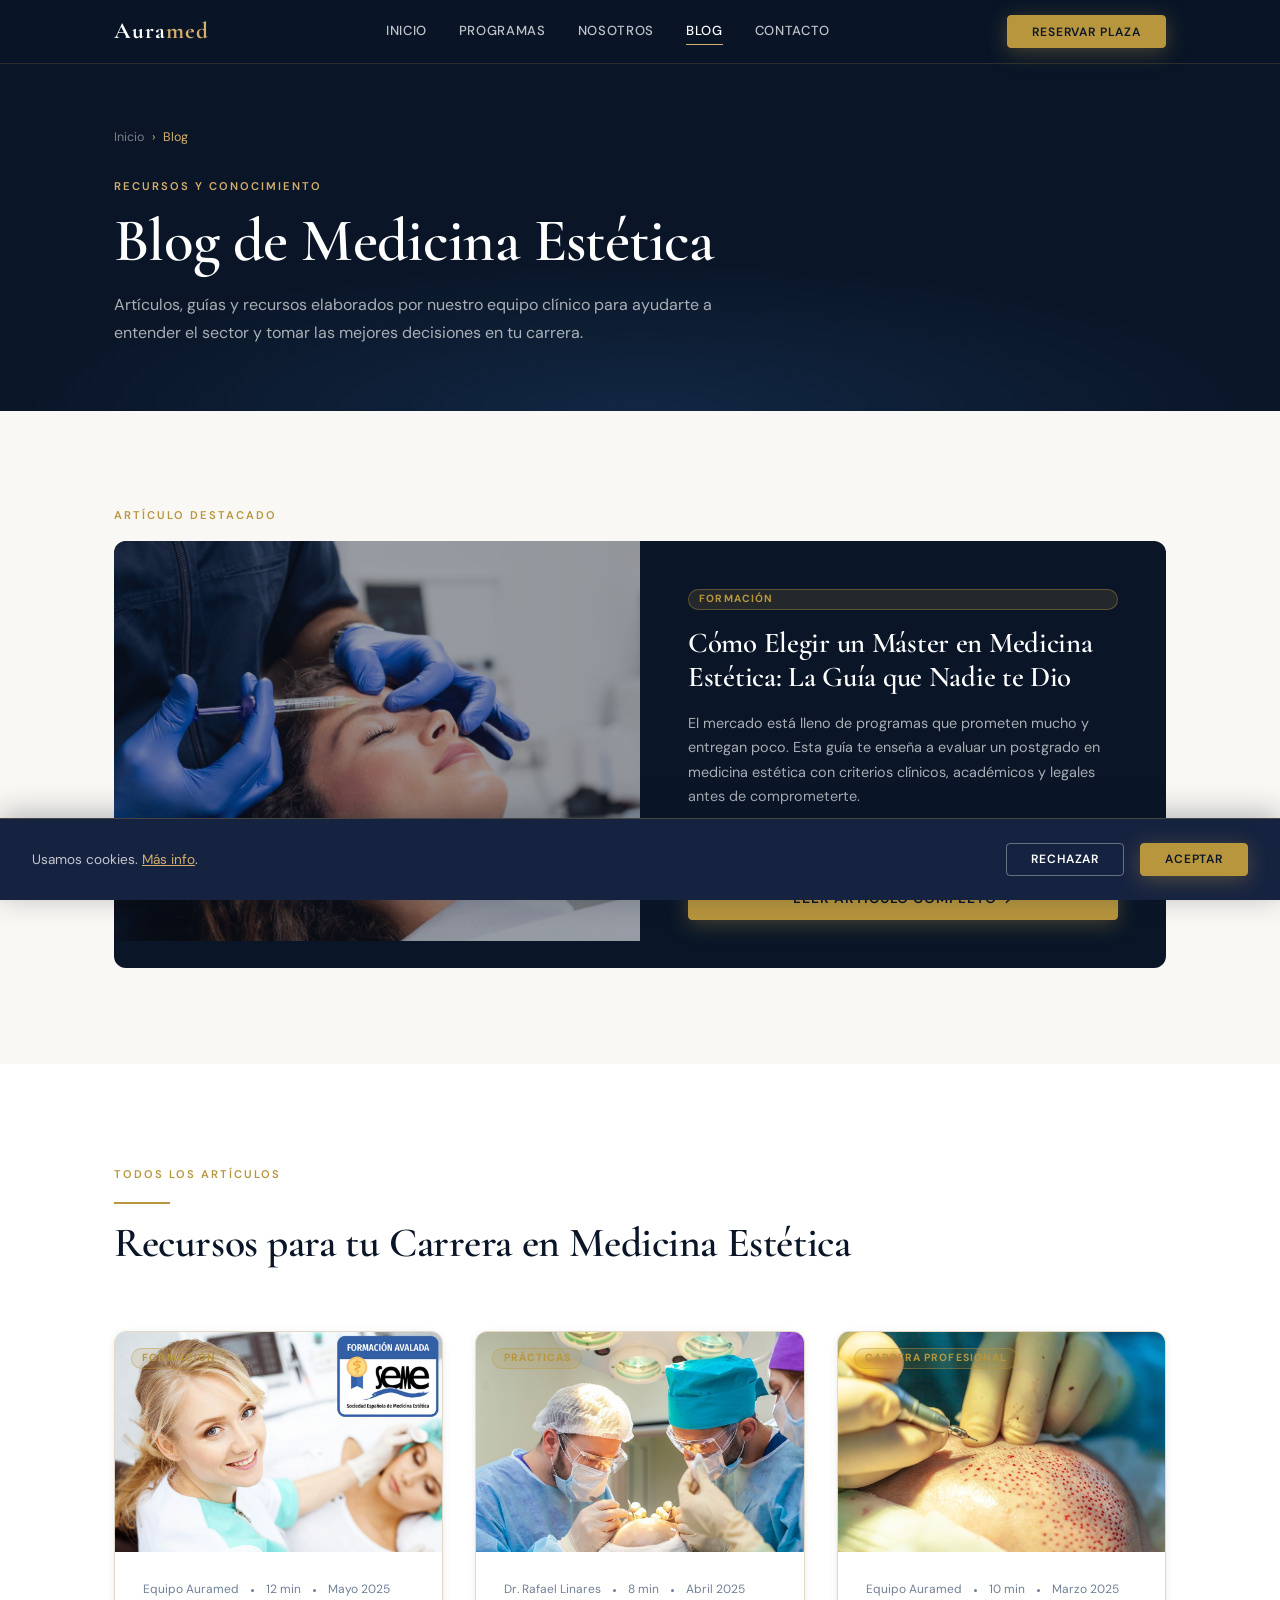
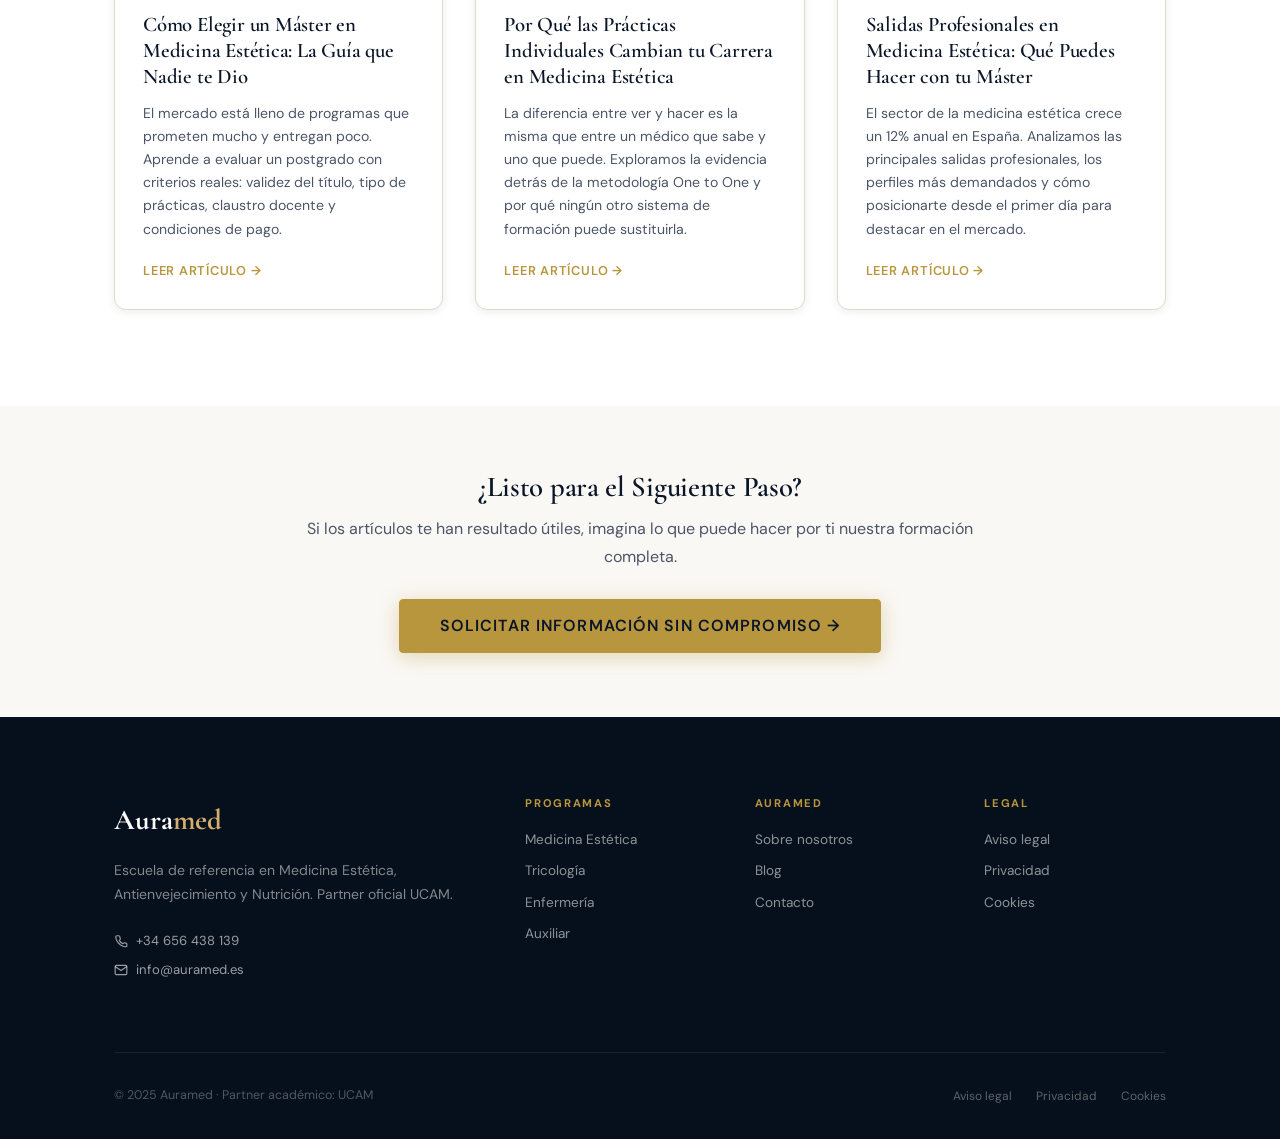
==== blog/index.html @ 64bff766 "creamos proyecto carpetas etc Version 1.0 de la pagina web final, se siguen encontrado fallos en el " ====
<!DOCTYPE html>
<html lang="es">
<head>
  <meta charset="UTF-8">
  <meta name="viewport" content="width=device-width, initial-scale=1.0">
  <meta name="description" content="Blog de Auramed — Recursos, artículos y guías sobre Medicina Estética, Tricología y formación médica especializada.">
  <title>Blog y Recursos | Auramed</title>
  <link rel="stylesheet" href="../css/main.css">
  <style>
    .blog-card { background: var(--white); border: 1px solid var(--border); border-radius: 12px; overflow: hidden; box-shadow: var(--shadow-sm); transition: all 0.25s; display: flex; flex-direction: column; }
    .blog-card:hover { box-shadow: var(--shadow-lg); transform: translateY(-3px); border-color: var(--gold-pale); }
    .blog-card-img { height: 220px; overflow: hidden; position: relative; }
    .blog-card-img img { width: 100%; height: 100%; object-fit: cover; transition: transform 0.5s ease; }
    .blog-card:hover .blog-card-img img { transform: scale(1.05); }
    .blog-card-img .cat-label { position: absolute; top: 16px; left: 16px; }
    .blog-card-body { padding: 28px; flex: 1; display: flex; flex-direction: column; }
    .blog-meta { display: flex; align-items: center; gap: 12px; margin-bottom: 12px; font-size: 0.75rem; color: var(--slate-light); }
    .blog-meta-dot { width: 3px; height: 3px; background: var(--slate-light); border-radius: 50%; }
    .blog-card-title { font-family: 'Cormorant Garamond', serif; font-size: 1.3rem; font-weight: 600; color: var(--navy); margin-bottom: 12px; line-height: 1.25; transition: color 0.2s; }
    .blog-card:hover .blog-card-title { color: var(--gold); }
    .blog-card-excerpt { font-size: 0.88rem; color: var(--slate); line-height: 1.65; flex: 1; margin-bottom: 20px; }
    .blog-card-link { display: inline-flex; align-items: center; gap: 6px; font-size: 0.8rem; font-weight: 600; color: var(--gold); letter-spacing: 0.06em; text-transform: uppercase; transition: gap 0.2s; margin-top: auto; }
    .blog-card:hover .blog-card-link { gap: 10px; }

    .featured-post { background: var(--navy); border-radius: 12px; overflow: hidden; display: grid; grid-template-columns: 1fr 1fr; position: relative; }
    .featured-post-img { height: 400px; overflow: hidden; }
    .featured-post-img img { width: 100%; height: 100%; object-fit: cover; opacity: 0.6; }
    .featured-post-body { padding: 48px; display: flex; flex-direction: column; justify-content: center; }

    @media (max-width: 768px) {
      .featured-post { grid-template-columns: 1fr; }
      .featured-post-img { height: 240px; }
      .featured-post-body { padding: 28px; }
    }
  </style>
</head>
<body>

<!-- NAV -->
<nav id="main-nav" role="navigation" aria-label="Navegación principal">
  <div class="nav-inner">
    <a href="../index.html" class="nav-logo">Aura<span>med</span></a>
    <div class="nav-links">
      <a href="../index.html">Inicio</a>
      <a href="../servicios.html">Programas</a>
      <a href="../nosotros.html">Nosotros</a>
      <a href="index.html" class="active">Blog</a>
      <a href="../contacto.html">Contacto</a>
    </div>
    <a href="../contacto.html" class="btn btn-primary btn-sm nav-cta">Reservar plaza</a>
    <button class="nav-hamburger" id="nav-hamburger" aria-label="Abrir menú" aria-expanded="false">
      <span></span><span></span><span></span>
    </button>
  </div>
</nav>
<div class="nav-mobile" id="nav-mobile">
  <a href="../index.html">Inicio</a>
  <a href="../servicios.html">Programas</a>
  <a href="../nosotros.html">Nosotros</a>
  <a href="index.html">Blog</a>
  <a href="../contacto.html">Contacto</a>
  <a href="../contacto.html" class="btn btn-primary btn-lg">Reservar plaza</a>
</div>

<main id="main-content">

<!-- PAGE HEADER -->
<header class="page-header" aria-labelledby="blog-title">
  <div class="container">
    <nav class="page-breadcrumb" aria-label="Ruta de navegación">
      <a href="../index.html">Inicio</a> <span>›</span> <span>Blog</span>
    </nav>
    <span class="eyebrow" style="color:var(--gold-light);">Recursos y conocimiento</span>
    <h1 id="blog-title" style="margin-top:8px;">Blog de Medicina Estética</h1>
    <p>Artículos, guías y recursos elaborados por nuestro equipo clínico para ayudarte a entender el sector y tomar las mejores decisiones en tu carrera.</p>
  </div>
</header>

<!-- ═══ ARTÍCULO DESTACADO ═══ -->
<section style="background:var(--ivory);" aria-labelledby="featured-heading">
  <div class="container">
    <span class="eyebrow" style="display:block; margin-bottom:16px;">Artículo destacado</span>
    <article class="featured-post reveal" aria-labelledby="post-featured-title">
      <div class="featured-post-img">
        <img src="../assets/img/AdobeStock_222371752-scaled.jpeg" alt="Medicina Estética profesional" loading="lazy">
      </div>
      <div class="featured-post-body">
        <span class="badge badge-gold" style="margin-bottom:16px;">Formación</span>
        <h2 id="post-featured-title" style="color:var(--white); font-size:1.8rem; margin-bottom:16px; line-height:1.2;">Cómo Elegir un Máster en Medicina Estética: La Guía que Nadie te Dio</h2>
        <p style="color:rgba(255,255,255,0.65); font-size:0.9rem; line-height:1.7; margin-bottom:24px;">El mercado está lleno de programas que prometen mucho y entregan poco. Esta guía te enseña a evaluar un postgrado en medicina estética con criterios clínicos, académicos y legales antes de comprometerte.</p>
        <div class="blog-meta" style="color:rgba(255,255,255,0.4); margin-bottom:24px;">
          <span>Equipo Auramed</span>
          <span class="blog-meta-dot"></span>
          <span>12 min de lectura</span>
          <span class="blog-meta-dot"></span>
          <span>Mayo 2025</span>
        </div>
        <a href="post-1.html" class="btn btn-primary">Leer artículo completo →</a>
      </div>
    </article>
  </div>
</section>

<!-- ═══ LISTADO DE ARTÍCULOS ═══ -->
<section style="background:var(--white);" aria-labelledby="articulos-heading">
  <div class="container">
    <div class="section-header reveal">
      <span class="eyebrow">Todos los artículos</span>
      <div class="divider-gold"></div>
      <h2 id="articulos-heading">Recursos para tu Carrera en Medicina Estética</h2>
    </div>
    <div class="grid-3">

      <article class="blog-card reveal" aria-labelledby="post1-title">
        <div class="blog-card-img">
          <img src="../assets/img/master_internacional_en_medicina_estetica_seme.jpeg" alt="Elegir máster medicina estética" loading="lazy">
          <span class="badge badge-gold cat-label">Formación</span>
        </div>
        <div class="blog-card-body">
          <div class="blog-meta">
            <span>Equipo Auramed</span>
            <span class="blog-meta-dot"></span>
            <span>12 min</span>
            <span class="blog-meta-dot"></span>
            <time datetime="2025-05-01">Mayo 2025</time>
          </div>
          <h3 id="post1-title" class="blog-card-title">Cómo Elegir un Máster en Medicina Estética: La Guía que Nadie te Dio</h3>
          <p class="blog-card-excerpt">El mercado está lleno de programas que prometen mucho y entregan poco. Aprende a evaluar un postgrado con criterios reales: validez del título, tipo de prácticas, claustro docente y condiciones de pago.</p>
          <a href="post-1.html" class="blog-card-link">Leer artículo →</a>
        </div>
      </article>

      <article class="blog-card reveal" aria-labelledby="post2-title">
        <div class="blog-card-img">
          <img src="../assets/img/titulos_posgrado_universitario_medicina.jpeg" alt="Prácticas médicas One to One" loading="lazy">
          <span class="badge badge-gold cat-label">Prácticas</span>
        </div>
        <div class="blog-card-body">
          <div class="blog-meta">
            <span>Dr. Rafael Linares</span>
            <span class="blog-meta-dot"></span>
            <span>8 min</span>
            <span class="blog-meta-dot"></span>
            <time datetime="2025-04-15">Abril 2025</time>
          </div>
          <h3 id="post2-title" class="blog-card-title">Por Qué las Prácticas Individuales Cambian tu Carrera en Medicina Estética</h3>
          <p class="blog-card-excerpt">La diferencia entre ver y hacer es la misma que entre un médico que sabe y uno que puede. Exploramos la evidencia detrás de la metodología One to One y por qué ningún otro sistema de formación puede sustituirla.</p>
          <a href="post-2.html" class="blog-card-link">Leer artículo →</a>
        </div>
      </article>

      <article class="blog-card reveal" aria-labelledby="post3-title">
        <div class="blog-card-img">
          <img src="../assets/img/titulos_posgrado_universitario_enfermeria.jpeg" alt="Salidas profesionales medicina estética" loading="lazy">
          <span class="badge badge-gold cat-label">Carrera profesional</span>
        </div>
        <div class="blog-card-body">
          <div class="blog-meta">
            <span>Equipo Auramed</span>
            <span class="blog-meta-dot"></span>
            <span>10 min</span>
            <span class="blog-meta-dot"></span>
            <time datetime="2025-03-20">Marzo 2025</time>
          </div>
          <h3 id="post3-title" class="blog-card-title">Salidas Profesionales en Medicina Estética: Qué Puedes Hacer con tu Máster</h3>
          <p class="blog-card-excerpt">El sector de la medicina estética crece un 12% anual en España. Analizamos las principales salidas profesionales, los perfiles más demandados y cómo posicionarte desde el primer día para destacar en el mercado.</p>
          <a href="post-3.html" class="blog-card-link">Leer artículo →</a>
        </div>
      </article>

    </div>
  </div>
</section>

<!-- CTA -->
<section style="background:var(--ivory); text-align:center;" class="section-sm">
  <div class="container-sm reveal">
    <h2 style="margin-bottom:12px; font-size:1.8rem;">¿Listo para el Siguiente Paso?</h2>
    <p style="margin-bottom:28px;">Si los artículos te han resultado útiles, imagina lo que puede hacer por ti nuestra formación completa.</p>
    <a href="../contacto.html" class="btn btn-primary btn-lg">Solicitar información sin compromiso →</a>
  </div>
</section>

</main>

<!-- FOOTER -->
<footer class="site-footer" role="contentinfo">
  <div class="container">
    <div class="footer-grid">
      <div>
        <div class="footer-logo">Aura<span>med</span></div>
        <p class="footer-desc">Escuela de referencia en Medicina Estética, Antienvejecimiento y Nutrición. Partner oficial UCAM.</p>
        <a href="tel:+34656438139" class="footer-contact-item"><svg width="14" height="14" fill="none" stroke="currentColor" stroke-width="2" viewBox="0 0 24 24"><path d="M22 16.92v3a2 2 0 01-2.18 2 19.79 19.79 0 01-8.63-3.07A19.5 19.5 0 013 5.18 2 2 0 015 3h3a2 2 0 012 1.72c.127.96.361 1.903.7 2.81a2 2 0 01-.45 2.11L9.09 10.91a16 16 0 006 6l1.27-1.27a2 2 0 012.11-.45c.907.339 1.85.573 2.81.7A2 2 0 0122 16.92z"/></svg>+34 656 438 139</a>
        <a href="mailto:info@auramed.es" class="footer-contact-item"><svg width="14" height="14" fill="none" stroke="currentColor" stroke-width="2" viewBox="0 0 24 24"><path d="M4 4h16c1.1 0 2 .9 2 2v12c0 1.1-.9 2-2 2H4c-1.1 0-2-.9-2-2V6c0-1.1.9-2 2-2z"/><polyline points="22,6 12,13 2,6"/></svg>info@auramed.es</a>
      </div>
      <div class="footer-col"><h5>Programas</h5><ul><li><a href="../servicios.html#medicina">Medicina Estética</a></li><li><a href="../servicios.html#tricologia">Tricología</a></li><li><a href="../servicios.html#enfermeria">Enfermería</a></li><li><a href="../servicios.html#auxiliar">Auxiliar</a></li></ul></div>
      <div class="footer-col"><h5>Auramed</h5><ul><li><a href="../nosotros.html">Sobre nosotros</a></li><li><a href="index.html">Blog</a></li><li><a href="../contacto.html">Contacto</a></li></ul></div>
      <div class="footer-col"><h5>Legal</h5><ul><li><a href="../legal/aviso-legal.html">Aviso legal</a></li><li><a href="../legal/privacidad.html">Privacidad</a></li><li><a href="../legal/cookies.html">Cookies</a></li></ul></div>
    </div>
    <div class="footer-bottom">
      <p class="footer-copy">© 2025 Auramed · Partner académico: UCAM</p>
      <div class="footer-legal"><a href="../legal/aviso-legal.html">Aviso legal</a><a href="../legal/privacidad.html">Privacidad</a><a href="../legal/cookies.html">Cookies</a></div>
    </div>
  </div>
</footer>
<div id="cookie-banner" role="dialog" aria-live="polite"><p>Usamos cookies. <a href="../legal/cookies.html">Más info</a>.</p><div class="cookie-btns"><button id="cookie-decline" class="btn btn-secondary btn-sm">Rechazar</button><button id="cookie-accept" class="btn btn-primary btn-sm">Aceptar</button></div></div>
<button id="scroll-top" aria-label="Volver arriba"><svg viewBox="0 0 24 24" fill="none" stroke="currentColor" stroke-width="2.5"><polyline points="18 15 12 9 6 15"/></svg></button>
<script src="../js/main.js"></script>
</body>
</html>
---- css/main.css ----
/* ════════════════════════════════════════════════
   AURAMED — Design System
   Base: 8px grid · Mobile-first · Cormorant + DM Sans
════════════════════════════════════════════════ */

/* ─── GOOGLE FONTS ─── */
@import url('https://fonts.googleapis.com/css2?family=Cormorant+Garamond:ital,wght@0,300;0,400;0,600;0,700;1,300;1,400;1,600&family=DM+Sans:opsz,wght@9..40,300;9..40,400;9..40,500;9..40,600&display=swap');

/* ─── CSS VARIABLES ─── */
:root {
  /* Colors */
  --ivory:        #faf8f4;
  --white:        #ffffff;
  --navy:         #0a1628;
  --navy-mid:     #162340;
  --navy-card:    rgba(255,255,255,0.04);
  --blue-med:     #1d4070;
  --blue-light:   #2d6aad;
  --gold:         #b8963e;
  --gold-light:   #d4af6a;
  --gold-pale:    #f0e4c8;
  --gold-alpha:   rgba(184,150,62,0.15);
  --slate:        #4a5568;
  --slate-light:  #718096;
  --border:       #e2d9c8;
  --border-dark:  rgba(255,255,255,0.1);
  --success:      #2d7a5a;
  --error:        #c0392b;
  --error-bg:     rgba(192,57,43,0.08);

  /* Typography */
  --font-display: 'Cormorant Garamond', Georgia, serif;
  --font-body:    'DM Sans', system-ui, sans-serif;

  /* Spacing (8px grid) */
  --s1:  8px;
  --s2:  16px;
  --s3:  24px;
  --s4:  32px;
  --s5:  40px;
  --s6:  48px;
  --s8:  64px;
  --s10: 80px;
  --s12: 96px;

  /* Radius */
  --r-sm:  4px;
  --r-md:  8px;
  --r-lg:  12px;
  --r-xl:  20px;

  /* Shadows */
  --shadow-sm:  0 2px 8px rgba(10,22,40,0.08);
  --shadow-md:  0 4px 24px rgba(10,22,40,0.12);
  --shadow-lg:  0 8px 48px rgba(10,22,40,0.16);
  --shadow-gold: 0 4px 20px rgba(184,150,62,0.35);

  /* Transitions */
  --tr-fast:   0.15s ease;
  --tr-base:   0.25s ease;
  --tr-slow:   0.45s ease;

  /* Container */
  --container:    1100px;
  --container-sm: 780px;
  --container-xs: 560px;
}

/* ─── RESET ─── */
*, *::before, *::after { box-sizing: border-box; margin: 0; padding: 0; }
html { scroll-behavior: smooth; font-size: 16px; -webkit-text-size-adjust: 100%; }
body {
  font-family: var(--font-body);
  background: var(--ivory);
  color: var(--navy);
  line-height: 1.6;
  overflow-x: hidden;
}
img { max-width: 100%; height: auto; display: block; }
a { color: inherit; text-decoration: none; }
ul, ol { list-style: none; }
button { font-family: inherit; cursor: pointer; border: none; background: none; }
input, textarea, select { font-family: inherit; font-size: 1rem; }

/* ─── TYPOGRAPHY ─── */
h1, h2, h3, h4, h5 {
  font-family: var(--font-display);
  font-weight: 600;
  line-height: 1.15;
  letter-spacing: -0.01em;
}
h1 { font-size: clamp(2.2rem, 5vw, 3.8rem); }
h2 { font-size: clamp(1.8rem, 3.5vw, 2.6rem); }
h3 { font-size: clamp(1.2rem, 2.5vw, 1.65rem); }
h4 { font-size: 1.15rem; font-weight: 600; }
p  { font-size: 1rem; color: var(--slate); line-height: 1.75; }
strong { color: var(--navy); font-weight: 600; }

.eyebrow {
  display: inline-block;
  font-size: 0.7rem;
  font-weight: 600;
  letter-spacing: 0.18em;
  text-transform: uppercase;
  color: var(--gold);
}

.divider-gold {
  width: 56px; height: 2px;
  background: var(--gold);
  margin: var(--s2) 0;
}
.text-center .divider-gold,
.text-center > .divider-gold { margin-left: auto; margin-right: auto; }

/* ─── LAYOUT ─── */
.container    { max-width: var(--container);    margin: 0 auto; padding: 0 var(--s3); }
.container-sm { max-width: var(--container-sm); margin: 0 auto; padding: 0 var(--s3); }
.container-xs { max-width: var(--container-xs); margin: 0 auto; padding: 0 var(--s3); }

section { padding: var(--s12) 0; }
section.section-sm { padding: var(--s8) 0; }

.text-center { text-align: center; }
.section-header { margin-bottom: var(--s8); }
.section-header.text-center p { max-width: 580px; margin: var(--s2) auto 0; }

/* ─── GRID SYSTEM ─── */
.grid-2  { display: grid; grid-template-columns: repeat(2,1fr); gap: var(--s6); align-items: start; }
.grid-3  { display: grid; grid-template-columns: repeat(3,1fr); gap: var(--s4); }
.grid-4  { display: grid; grid-template-columns: repeat(4,1fr); gap: var(--s3); }
.grid-auto { display: grid; grid-template-columns: repeat(auto-fill, minmax(260px,1fr)); gap: var(--s3); }

/* ─── BUTTONS (Component 1) ─── */
.btn {
  display: inline-flex;
  align-items: center;
  justify-content: center;
  gap: var(--s1);
  font-family: var(--font-body);
  font-size: 0.875rem;
  font-weight: 600;
  letter-spacing: 0.07em;
  text-transform: uppercase;
  padding: 0.875rem var(--s4);
  border-radius: var(--r-sm);
  border: 1.5px solid transparent;
  cursor: pointer;
  transition: all var(--tr-base);
  white-space: nowrap;
  text-decoration: none;
  line-height: 1;
}
.btn:focus-visible { outline: 3px solid var(--gold-light); outline-offset: 3px; }

.btn-primary {
  background: var(--gold);
  color: var(--navy);
  border-color: var(--gold);
  box-shadow: var(--shadow-gold);
}
.btn-primary:hover:not(:disabled)  { background: var(--gold-light); border-color: var(--gold-light); transform: translateY(-1px); box-shadow: 0 8px 30px rgba(184,150,62,0.45); }
.btn-primary:active { transform: translateY(0); box-shadow: var(--shadow-gold); }

.btn-secondary {
  background: transparent;
  color: var(--white);
  border-color: rgba(255,255,255,0.35);
}
.btn-secondary:hover:not(:disabled) { border-color: var(--gold-light); color: var(--gold-light); }

.btn-outline {
  background: transparent;
  color: var(--navy);
  border-color: var(--border);
}
.btn-outline:hover:not(:disabled) { border-color: var(--gold); color: var(--gold); }

.btn-ghost {
  background: transparent;
  color: var(--slate);
  border-color: transparent;
  padding-left: 0; padding-right: 0;
}
.btn-ghost:hover:not(:disabled) { color: var(--navy); }

.btn-sm { font-size: 0.75rem; padding: 0.6rem var(--s3); }
.btn-lg { font-size: 1rem;    padding: 1.1rem var(--s5); }
.btn-full { width: 100%; }

.btn:disabled, .btn[disabled] {
  opacity: 0.45;
  cursor: not-allowed;
  transform: none !important;
  box-shadow: none !important;
}

/* ─── CARDS (Component 2) ─── */
.card {
  background: var(--white);
  border: 1px solid var(--border);
  border-radius: var(--r-lg);
  padding: var(--s4);
  box-shadow: var(--shadow-sm);
  transition: box-shadow var(--tr-base), transform var(--tr-base), border-color var(--tr-base);
}
.card:hover { box-shadow: var(--shadow-md); transform: translateY(-2px); border-color: var(--gold-pale); }

.card-dark {
  background: rgba(255,255,255,0.04);
  border: 1px solid rgba(255,255,255,0.1);
  border-radius: var(--r-lg);
  padding: var(--s4);
  transition: border-color var(--tr-base);
}
.card-dark:hover { border-color: rgba(184,150,62,0.4); }

.card-img { border-radius: var(--r-lg) var(--r-lg) 0 0; overflow: hidden; }
.card-img img { width: 100%; height: 200px; object-fit: cover; transition: transform var(--tr-slow); }
.card:hover .card-img img { transform: scale(1.04); }
.card-body { padding: var(--s3) 0 0; }

/* ─── ALERTS (Component 3) ─── */
.alert {
  display: flex;
  align-items: flex-start;
  gap: var(--s2);
  padding: var(--s2) var(--s3);
  border-radius: var(--r-md);
  font-size: 0.875rem;
  line-height: 1.5;
}
.alert-success { background: rgba(45,122,90,0.1);  color: var(--success); border: 1px solid rgba(45,122,90,0.25); }
.alert-error   { background: var(--error-bg);       color: var(--error);   border: 1px solid rgba(192,57,43,0.25); }
.alert-info    { background: rgba(45,106,173,0.08); color: var(--blue-med); border: 1px solid rgba(45,106,173,0.2); }
.alert-gold    { background: var(--gold-alpha);     color: #7a5f1a;         border: 1px solid rgba(184,150,62,0.35); }
.alert-icon    { font-size: 1.1rem; flex-shrink: 0; margin-top: 0.05rem; }

/* ─── BADGE (Component 4) ─── */
.badge {
  display: inline-block;
  font-size: 0.65rem;
  font-weight: 700;
  letter-spacing: 0.1em;
  text-transform: uppercase;
  padding: 0.25rem 0.65rem;
  border-radius: 50px;
  line-height: 1;
}
.badge-gold   { background: var(--gold-alpha);   border: 1px solid rgba(184,150,62,0.4); color: var(--gold); }
.badge-navy   { background: var(--navy);          color: var(--gold-light); }
.badge-white  { background: rgba(255,255,255,0.12); border: 1px solid rgba(255,255,255,0.25); color: var(--white); }
.badge-green  { background: rgba(45,122,90,0.1); border: 1px solid rgba(45,122,90,0.3); color: var(--success); }

/* ─── FORM ELEMENTS (Component 5) ─── */
.form-group { display: flex; flex-direction: column; gap: var(--s1); }
.form-label {
  font-size: 0.8rem;
  font-weight: 600;
  color: var(--navy);
  letter-spacing: 0.04em;
}
.form-label .required { color: var(--error); margin-left: 2px; }

.form-control {
  width: 100%;
  padding: 0.8rem var(--s2);
  border: 1.5px solid var(--border);
  border-radius: var(--r-md);
  background: var(--white);
  color: var(--navy);
  font-size: 0.95rem;
  transition: border-color var(--tr-fast), box-shadow var(--tr-fast);
  outline: none;
}
.form-control::placeholder { color: var(--slate-light); }
.form-control:focus { border-color: var(--gold); box-shadow: 0 0 0 3px rgba(184,150,62,0.15); }
.form-control.is-invalid { border-color: var(--error); box-shadow: 0 0 0 3px var(--error-bg); }
.form-control.is-valid   { border-color: var(--success); }
.form-control:disabled   { opacity: 0.5; cursor: not-allowed; background: var(--ivory); }

textarea.form-control { resize: vertical; min-height: 120px; }
select.form-control { appearance: none; background-image: url("data:image/svg+xml,%3Csvg xmlns='http://www.w3.org/2000/svg' width='12' height='8' viewBox='0 0 12 8'%3E%3Cpath d='M1 1l5 5 5-5' stroke='%234a5568' stroke-width='1.5' fill='none' stroke-linecap='round'/%3E%3C/svg%3E"); background-repeat: no-repeat; background-position: right 14px center; padding-right: 40px; }

.form-error {
  font-size: 0.78rem;
  color: var(--error);
  display: flex;
  align-items: center;
  gap: 4px;
  min-height: 18px;
  transition: opacity var(--tr-fast);
}
.form-error:empty { opacity: 0; }

.form-checkbox {
  display: flex;
  align-items: flex-start;
  gap: var(--s1);
  cursor: pointer;
}
.form-checkbox input[type="checkbox"] {
  width: 18px; height: 18px;
  accent-color: var(--gold);
  flex-shrink: 0;
  margin-top: 2px;
  cursor: pointer;
}
.form-checkbox span { font-size: 0.85rem; color: var(--slate); line-height: 1.4; }
.form-checkbox a { color: var(--gold); text-decoration: underline; }

/* ─── NAV ─── */
#main-nav {
  position: fixed; top: 0; left: 0; right: 0;
  z-index: 1000;
  background: rgba(10,22,40,0.97);
  backdrop-filter: blur(12px);
  border-bottom: 1px solid rgba(184,150,62,0.2);
  height: 64px;
  display: flex; align-items: center;
}
.nav-inner {
  display: flex;
  align-items: center;
  justify-content: space-between;
  width: 100%;
  max-width: var(--container);
  margin: 0 auto;
  padding: 0 var(--s3);
  height: 100%;
}
.nav-logo {
  font-family: var(--font-display);
  font-size: 1.45rem;
  font-weight: 700;
  color: var(--white);
  letter-spacing: 0.04em;
  z-index: 1001;
  flex-shrink: 0;
}
.nav-logo span { color: var(--gold-light); }

.nav-links {
  display: flex;
  align-items: center;
  gap: var(--s4);
}
.nav-links a {
  font-size: 0.82rem;
  font-weight: 500;
  color: rgba(255,255,255,0.75);
  letter-spacing: 0.05em;
  text-transform: uppercase;
  transition: color var(--tr-fast);
  position: relative;
  padding-bottom: 2px;
}
.nav-links a::after {
  content: '';
  position: absolute;
  bottom: -2px; left: 0;
  width: 0; height: 1.5px;
  background: var(--gold-light);
  transition: width var(--tr-base);
}
.nav-links a:hover,
.nav-links a.active { color: var(--white); }
.nav-links a:hover::after,
.nav-links a.active::after { width: 100%; }

.nav-cta { flex-shrink: 0; }

/* Hamburger */
.nav-hamburger {
  display: none;
  flex-direction: column;
  justify-content: center;
  align-items: center;
  gap: 5px;
  width: 40px; height: 40px;
  cursor: pointer;
  z-index: 1001;
  border: none;
  background: none;
  padding: 0;
}
.nav-hamburger span {
  display: block;
  width: 24px; height: 2px;
  background: var(--white);
  border-radius: 2px;
  transition: all var(--tr-base);
  transform-origin: center;
}
.nav-hamburger.open span:nth-child(1) { transform: translateY(7px) rotate(45deg); }
.nav-hamburger.open span:nth-child(2) { opacity: 0; transform: scaleX(0); }
.nav-hamburger.open span:nth-child(3) { transform: translateY(-7px) rotate(-45deg); }

/* Mobile menu */
.nav-mobile {
  display: none;
  position: fixed;
  inset: 0;
  background: var(--navy);
  z-index: 999;
  flex-direction: column;
  align-items: center;
  justify-content: center;
  gap: var(--s4);
  padding-top: 64px;
}
.nav-mobile.open { display: flex; }
.nav-mobile a {
  font-family: var(--font-display);
  font-size: 2rem;
  font-weight: 600;
  color: var(--white);
  letter-spacing: 0.02em;
  transition: color var(--tr-fast);
}
.nav-mobile a:hover { color: var(--gold-light); }
.nav-mobile .btn { margin-top: var(--s2); }

/* ─── FOOTER ─── */
.site-footer {
  background: #060f1c;
  padding: var(--s10) 0 var(--s4);
}
.footer-grid {
  display: grid;
  grid-template-columns: 2fr 1fr 1fr 1fr;
  gap: var(--s6);
  padding-bottom: var(--s8);
  border-bottom: 1px solid rgba(255,255,255,0.08);
  margin-bottom: var(--s4);
}
.footer-logo {
  font-family: var(--font-display);
  font-size: 1.8rem;
  font-weight: 700;
  color: var(--white);
  margin-bottom: var(--s2);
}
.footer-logo span { color: var(--gold-light); }
.footer-desc { color: rgba(255,255,255,0.5); font-size: 0.875rem; line-height: 1.7; margin-bottom: var(--s3); }
.footer-contact-item {
  display: flex; align-items: center; gap: var(--s1);
  color: rgba(255,255,255,0.6);
  font-size: 0.82rem;
  margin-bottom: var(--s1);
  transition: color var(--tr-fast);
}
.footer-contact-item:hover { color: var(--gold-light); }
.footer-contact-item svg { flex-shrink: 0; }

.footer-col h5 {
  font-family: var(--font-body);
  font-size: 0.7rem;
  font-weight: 700;
  letter-spacing: 0.15em;
  text-transform: uppercase;
  color: var(--gold);
  margin-bottom: var(--s2);
}
.footer-col ul li { margin-bottom: 6px; }
.footer-col ul li a {
  font-size: 0.85rem;
  color: rgba(255,255,255,0.55);
  transition: color var(--tr-fast);
}
.footer-col ul li a:hover { color: var(--white); }

.footer-bottom {
  display: flex;
  align-items: center;
  justify-content: space-between;
  flex-wrap: wrap;
  gap: var(--s2);
}
.footer-copy { color: rgba(255,255,255,0.3); font-size: 0.78rem; }
.footer-legal { display: flex; gap: var(--s3); flex-wrap: wrap; }
.footer-legal a { color: rgba(255,255,255,0.35); font-size: 0.75rem; transition: color var(--tr-fast); }
.footer-legal a:hover { color: rgba(255,255,255,0.7); }

/* ─── HERO (shared base) ─── */
.hero {
  background: var(--navy);
  min-height: 100vh;
  display: flex; align-items: center;
  position: relative;
  overflow: hidden;
  padding: calc(64px + var(--s10)) 0 var(--s10);
}
.hero::before {
  content: '';
  position: absolute; inset: 0;
  background:
    radial-gradient(ellipse 70% 60% at 65% 40%, rgba(45,106,173,0.2) 0%, transparent 70%),
    radial-gradient(ellipse 50% 50% at 20% 75%, rgba(184,150,62,0.08) 0%, transparent 60%);
  pointer-events: none;
}

/* ─── SOCIAL PROOF STRIP ─── */
.stats-strip {
  background: var(--navy-mid);
  border-top: 1px solid rgba(184,150,62,0.2);
  border-bottom: 1px solid rgba(184,150,62,0.2);
  padding: var(--s5) 0;
}
.stats-grid {
  display: grid;
  grid-template-columns: repeat(4,1fr);
  gap: var(--s3);
  text-align: center;
}
.stat-num {
  font-family: var(--font-display);
  font-size: 2.8rem;
  font-weight: 700;
  color: var(--gold-light);
  line-height: 1;
  display: block;
}
.stat-label { color: rgba(255,255,255,0.6); font-size: 0.8rem; margin-top: 4px; }

/* ─── TESTIMONIALS ─── */
.testimonial-card {
  background: var(--white);
  border: 1px solid var(--border);
  border-radius: var(--r-lg);
  padding: var(--s4);
  box-shadow: var(--shadow-sm);
  position: relative;
}
.testimonial-quote {
  font-family: var(--font-display);
  font-size: 3rem;
  color: var(--gold-pale);
  line-height: 0.5;
  margin-bottom: var(--s2);
}
.testimonial-text { font-size: 0.95rem; color: var(--slate); line-height: 1.7; margin-bottom: var(--s3); font-style: italic; }
.testimonial-author { display: flex; align-items: center; gap: var(--s2); }
.author-avatar {
  width: 40px; height: 40px;
  background: var(--gold-pale);
  border-radius: 50%;
  display: flex; align-items: center; justify-content: center;
  font-family: var(--font-display);
  font-size: 1.1rem;
  font-weight: 700;
  color: var(--gold);
  flex-shrink: 0;
}
.author-name { font-weight: 600; color: var(--navy); font-size: 0.9rem; }
.author-role { font-size: 0.78rem; color: var(--slate-light); }
.stars { color: #f59e0b; font-size: 0.85rem; letter-spacing: 1px; }

/* ─── FAQ ACCORDION (reusable) ─── */
.faq-list { border-top: 1px solid var(--border); }
.faq-item { border-bottom: 1px solid var(--border); }
.faq-trigger {
  width: 100%;
  display: flex;
  justify-content: space-between;
  align-items: center;
  padding: var(--s3) 0;
  gap: var(--s3);
  cursor: pointer;
  background: none;
  border: none;
  text-align: left;
  font-family: var(--font-body);
  font-size: 0.98rem;
  font-weight: 600;
  color: var(--navy);
  transition: color var(--tr-fast);
}
.faq-trigger:hover { color: var(--gold); }
.faq-trigger:focus-visible { outline: 2px solid var(--gold); outline-offset: 2px; border-radius: var(--r-sm); }
.faq-icon {
  width: 28px; height: 28px;
  background: var(--navy);
  border-radius: 50%;
  display: flex; align-items: center; justify-content: center;
  color: var(--white);
  font-size: 1.2rem;
  font-weight: 300;
  flex-shrink: 0;
  transition: transform var(--tr-base), background var(--tr-base);
  line-height: 1;
}
.faq-item.open .faq-icon { transform: rotate(45deg); background: var(--gold); }
.faq-answer {
  max-height: 0;
  overflow: hidden;
  transition: max-height 0.4s ease, padding var(--tr-base);
}
.faq-item.open .faq-answer { max-height: 500px; }
.faq-answer-inner { padding-bottom: var(--s3); }
.faq-answer-inner p { font-size: 0.92rem; }

/* ─── CLINIC LOGOS ─── */
.clinics-track {
  display: flex;
  flex-wrap: wrap;
  gap: var(--s3);
  justify-content: center;
  align-items: center;
}
.clinic-logo-item {
  background: var(--white);
  border: 1px solid var(--border);
  border-radius: var(--r-md);
  padding: var(--s2) var(--s3);
  display: flex; align-items: center; justify-content: center;
  min-width: 120px;
  height: 64px;
  transition: box-shadow var(--tr-base), border-color var(--tr-base);
  overflow: hidden;
}
.clinic-logo-item:hover { box-shadow: var(--shadow-md); border-color: var(--gold-pale); }
.clinic-logo-item img { max-height: 40px; width: auto; object-fit: contain; filter: grayscale(0.3); transition: filter var(--tr-base); }
.clinic-logo-item:hover img { filter: grayscale(0); }

/* ─── PAGE HEADER (inner pages) ─── */
.page-header {
  background: var(--navy);
  padding: calc(64px + var(--s8)) 0 var(--s8);
  position: relative;
  overflow: hidden;
}
.page-header::before {
  content: '';
  position: absolute; inset: 0;
  background: radial-gradient(ellipse 80% 60% at 50% 100%, rgba(45,106,173,0.2) 0%, transparent 60%);
}
.page-header .container { position: relative; z-index: 1; }
.page-header h1 { color: var(--white); margin-bottom: var(--s2); }
.page-header p { color: rgba(255,255,255,0.65); max-width: 600px; }
.page-breadcrumb {
  display: flex; align-items: center; gap: var(--s1);
  margin-bottom: var(--s3);
  font-size: 0.78rem;
  color: rgba(255,255,255,0.45);
}
.page-breadcrumb a { color: rgba(255,255,255,0.45); transition: color var(--tr-fast); }
.page-breadcrumb a:hover { color: var(--gold-light); }
.page-breadcrumb span { color: var(--gold-light); }

/* ─── COOKIE BANNER ─── */
#cookie-banner {
  position: fixed;
  bottom: 0; left: 0; right: 0;
  z-index: 9999;
  background: var(--navy-mid);
  border-top: 1px solid rgba(184,150,62,0.3);
  padding: var(--s3) var(--s4);
  display: flex;
  align-items: center;
  gap: var(--s4);
  flex-wrap: wrap;
  box-shadow: 0 -4px 30px rgba(10,22,40,0.3);
  transform: translateY(0);
  transition: transform var(--tr-slow);
}
#cookie-banner.hidden { transform: translateY(100%); pointer-events: none; }
#cookie-banner p { color: rgba(255,255,255,0.75); font-size: 0.85rem; margin: 0; flex: 1 1 300px; }
#cookie-banner a { color: var(--gold-light); text-decoration: underline; }
.cookie-btns { display: flex; gap: var(--s2); flex-shrink: 0; flex-wrap: wrap; }

/* ─── SCROLL TO TOP ─── */
#scroll-top {
  position: fixed;
  bottom: var(--s5);
  right: var(--s4);
  z-index: 500;
  width: 44px; height: 44px;
  background: var(--gold);
  border: none;
  border-radius: 50%;
  display: flex; align-items: center; justify-content: center;
  color: var(--navy);
  cursor: pointer;
  box-shadow: var(--shadow-gold);
  transition: all var(--tr-base);
  opacity: 0;
  pointer-events: none;
  transform: translateY(8px);
}
#scroll-top.visible { opacity: 1; pointer-events: auto; transform: translateY(0); }
#scroll-top:hover { background: var(--gold-light); transform: translateY(-2px); }
#scroll-top svg { width: 18px; height: 18px; }

/* ─── UTILITY ─── */
.visually-hidden { position: absolute; width: 1px; height: 1px; padding: 0; margin: -1px; overflow: hidden; clip: rect(0,0,0,0); border: 0; }
.mt-1 { margin-top: var(--s1); }
.mt-2 { margin-top: var(--s2); }
.mt-3 { margin-top: var(--s3); }
.mt-4 { margin-top: var(--s4); }
.mb-2 { margin-bottom: var(--s2); }
.mb-4 { margin-bottom: var(--s4); }
.gap-2 { gap: var(--s2); }
.flex { display: flex; }
.flex-wrap { flex-wrap: wrap; }
.items-center { align-items: center; }
.justify-center { justify-content: center; }
.w-full { width: 100%; }

/* ─── ANIMATIONS ─── */
@keyframes fadeUp {
  from { opacity: 0; transform: translateY(24px); }
  to   { opacity: 1; transform: translateY(0); }
}
.animate-fade-up { animation: fadeUp 0.65s ease both; }
.delay-1 { animation-delay: 0.1s; }
.delay-2 { animation-delay: 0.22s; }
.delay-3 { animation-delay: 0.36s; }
.delay-4 { animation-delay: 0.52s; }

.reveal {
  opacity: 0;
  transform: translateY(20px);
  transition: opacity 0.65s ease, transform 0.65s ease;
}
.reveal.visible { opacity: 1; transform: translateY(0); }

/* ─── RESPONSIVE ─── */
@media (max-width: 1024px) {
  .footer-grid { grid-template-columns: 1fr 1fr; }
  .grid-4 { grid-template-columns: repeat(2,1fr); }
}

@media (max-width: 768px) {
  section { padding: var(--s8) 0; }
  section.section-sm { padding: var(--s6) 0; }
  .section-header { margin-bottom: var(--s5); }

  h1 { font-size: 2.1rem; }
  h2 { font-size: 1.75rem; }

  .grid-2  { grid-template-columns: 1fr; gap: var(--s5); }
  .grid-3  { grid-template-columns: 1fr; }
  .grid-4  { grid-template-columns: 1fr; }

  .nav-links, .nav-cta { display: none; }
  .nav-hamburger { display: flex; }

  .footer-grid { grid-template-columns: 1fr; gap: var(--s4); }
  .footer-bottom { flex-direction: column; text-align: center; }
  .footer-legal { justify-content: center; }

  .stats-grid { grid-template-columns: repeat(2,1fr); }

  #cookie-banner { flex-direction: column; gap: var(--s2); }
  .cookie-btns { width: 100%; }
  .cookie-btns .btn { flex: 1; }
}

@media (max-width: 480px) {
  :root { --s3: 16px; }
  h1 { font-size: 1.85rem; }
  .btn-lg { font-size: 0.9rem; padding: 0.95rem var(--s4); }
  .stats-grid { grid-template-columns: 1fr 1fr; }
  #scroll-top { bottom: var(--s3); right: var(--s3); }
}

@media (max-width: 360px) {
  h1 { font-size: 1.7rem; }
  .container { padding: 0 var(--s2); }
}
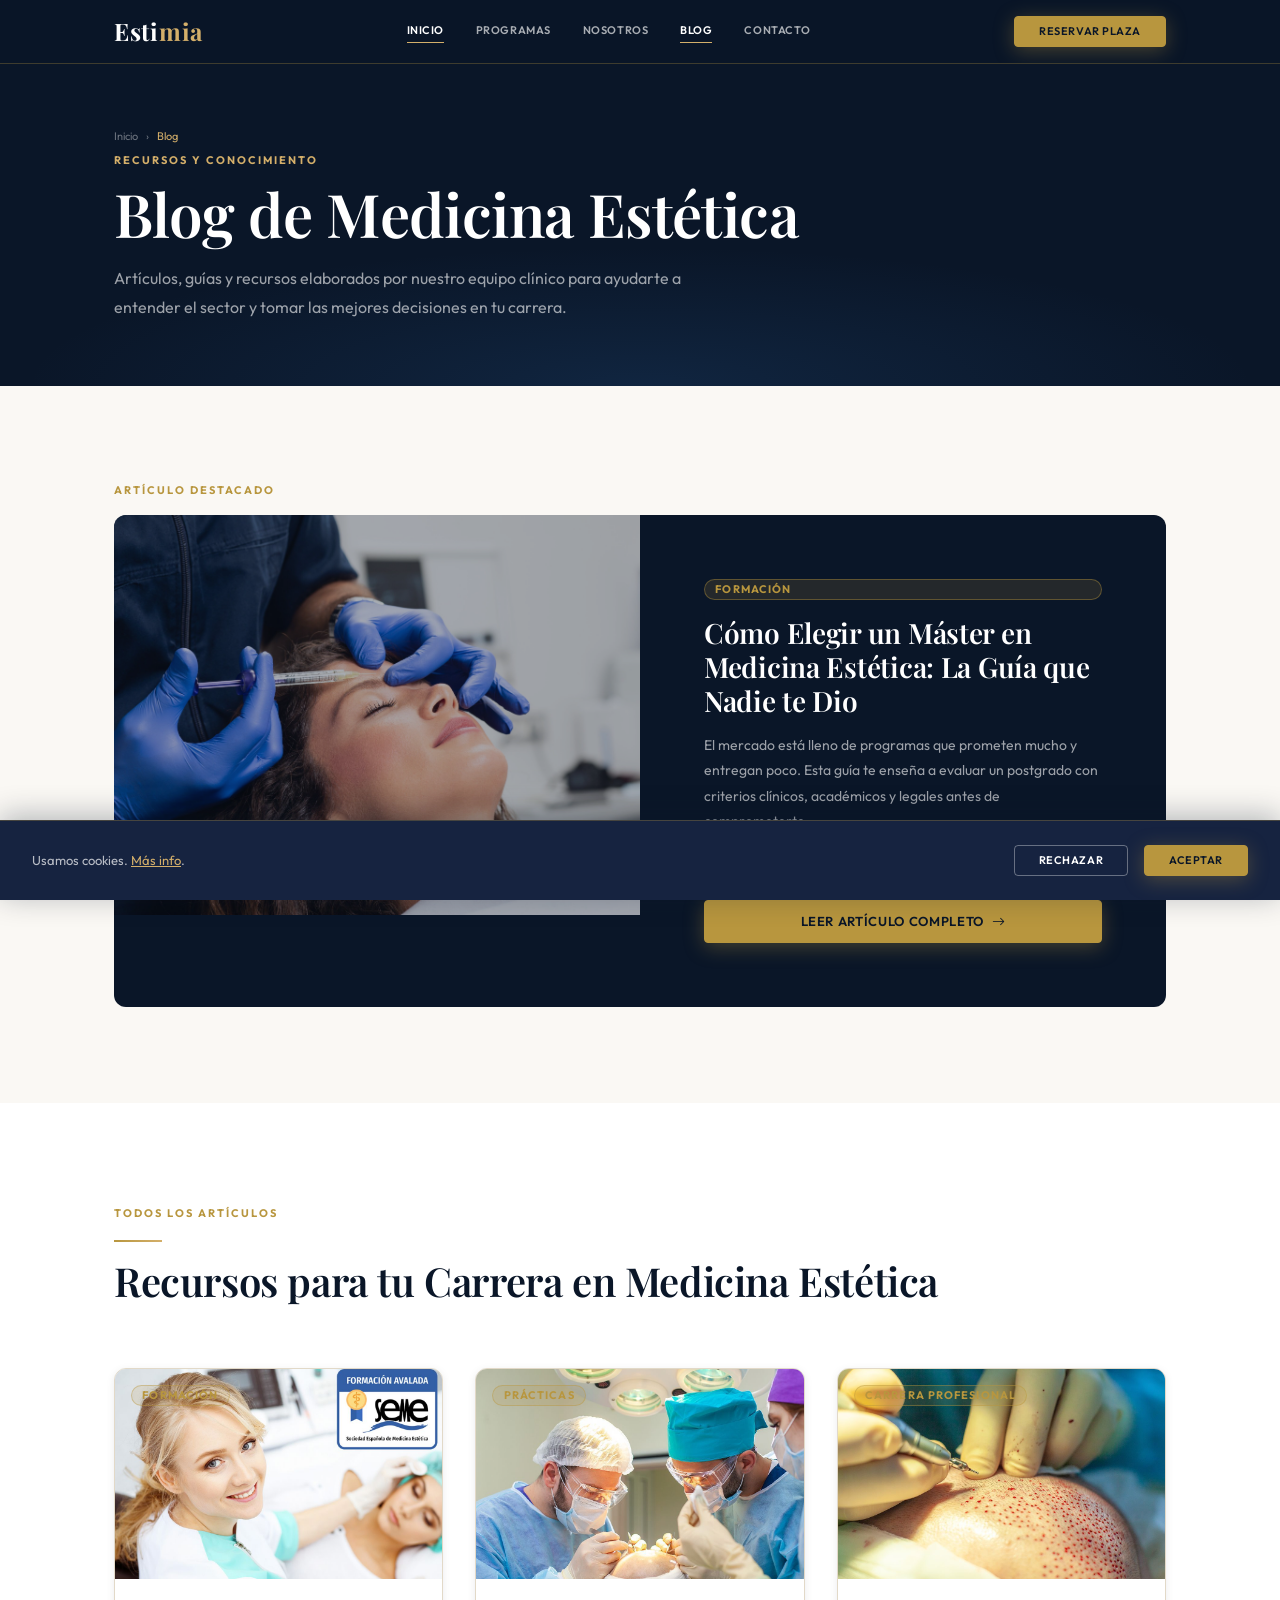
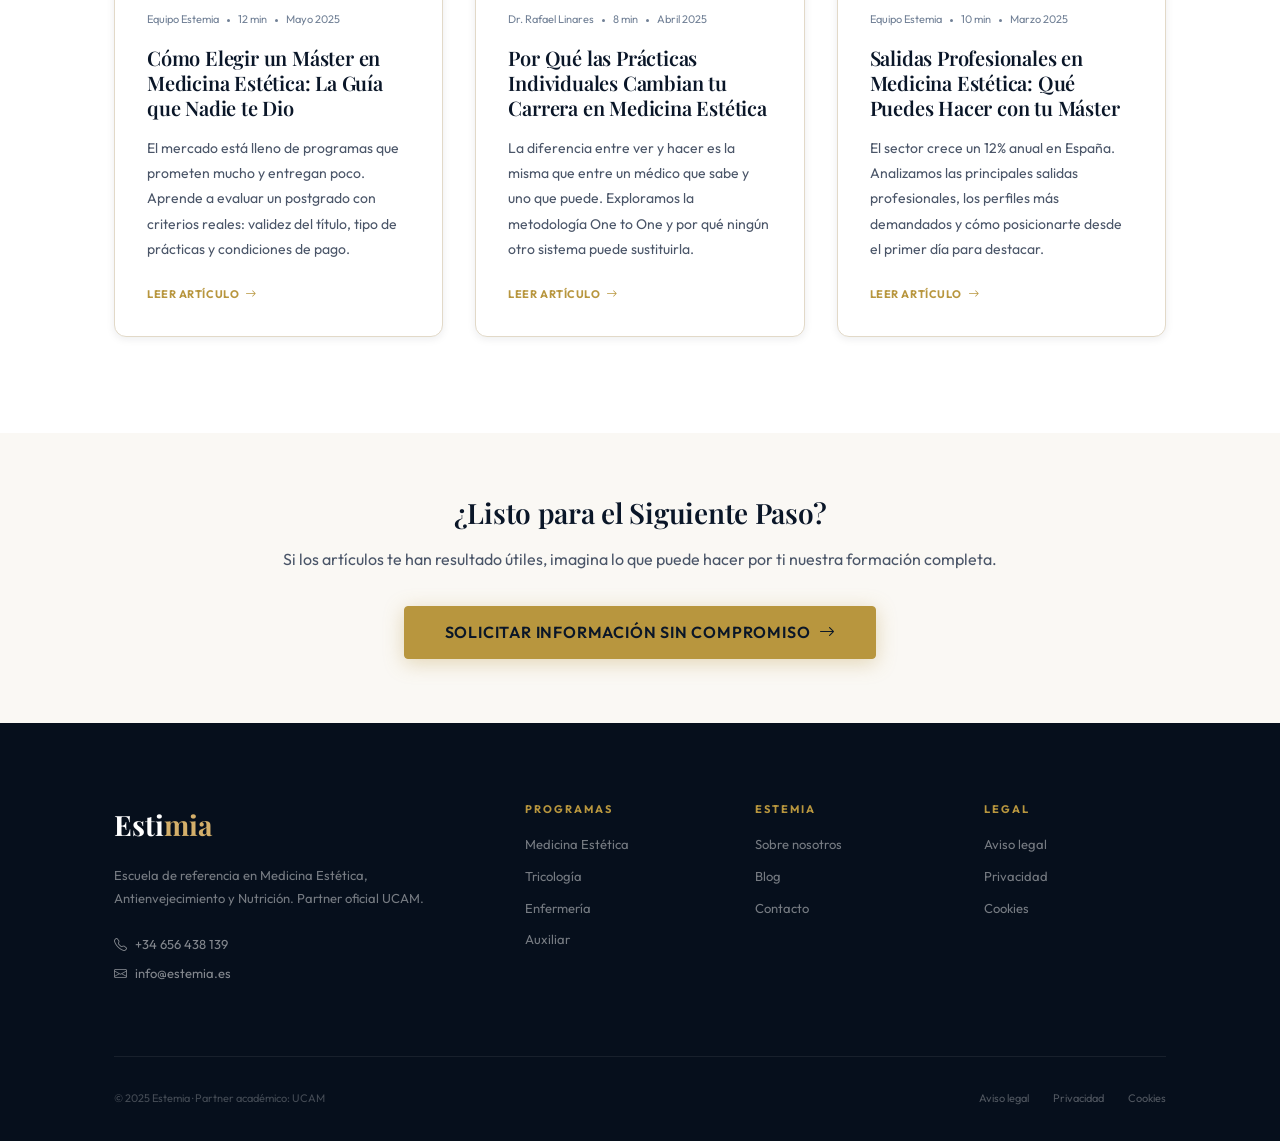
==== commit 60fba077: "Solucion errores iconos y mobile view Se ha corregido todos los errores con los iconos, y se ha solu" ====
--- a/blog/index.html
+++ b/blog/index.html
@@ -3,208 +3,133 @@
 <head>
   <meta charset="UTF-8">
   <meta name="viewport" content="width=device-width, initial-scale=1.0">
-  <meta name="description" content="Blog de Auramed — Recursos, artículos y guías sobre Medicina Estética, Tricología y formación médica especializada.">
-  <title>Blog y Recursos | Auramed</title>
+  <meta name="description" content="Blog de Estemia — Recursos, artículos y guías sobre Medicina Estética, Tricología y formación médica especializada.">
+  <title>Blog y Recursos | Estemia</title>
+  <link rel="stylesheet" href="https://cdn.jsdelivr.net/npm/bootstrap-icons@1.11.3/font/bootstrap-icons.min.css">
   <link rel="stylesheet" href="../css/main.css">
-  <style>
-    .blog-card { background: var(--white); border: 1px solid var(--border); border-radius: 12px; overflow: hidden; box-shadow: var(--shadow-sm); transition: all 0.25s; display: flex; flex-direction: column; }
-    .blog-card:hover { box-shadow: var(--shadow-lg); transform: translateY(-3px); border-color: var(--gold-pale); }
-    .blog-card-img { height: 220px; overflow: hidden; position: relative; }
-    .blog-card-img img { width: 100%; height: 100%; object-fit: cover; transition: transform 0.5s ease; }
-    .blog-card:hover .blog-card-img img { transform: scale(1.05); }
-    .blog-card-img .cat-label { position: absolute; top: 16px; left: 16px; }
-    .blog-card-body { padding: 28px; flex: 1; display: flex; flex-direction: column; }
-    .blog-meta { display: flex; align-items: center; gap: 12px; margin-bottom: 12px; font-size: 0.75rem; color: var(--slate-light); }
-    .blog-meta-dot { width: 3px; height: 3px; background: var(--slate-light); border-radius: 50%; }
-    .blog-card-title { font-family: 'Cormorant Garamond', serif; font-size: 1.3rem; font-weight: 600; color: var(--navy); margin-bottom: 12px; line-height: 1.25; transition: color 0.2s; }
-    .blog-card:hover .blog-card-title { color: var(--gold); }
-    .blog-card-excerpt { font-size: 0.88rem; color: var(--slate); line-height: 1.65; flex: 1; margin-bottom: 20px; }
-    .blog-card-link { display: inline-flex; align-items: center; gap: 6px; font-size: 0.8rem; font-weight: 600; color: var(--gold); letter-spacing: 0.06em; text-transform: uppercase; transition: gap 0.2s; margin-top: auto; }
-    .blog-card:hover .blog-card-link { gap: 10px; }
-
-    .featured-post { background: var(--navy); border-radius: 12px; overflow: hidden; display: grid; grid-template-columns: 1fr 1fr; position: relative; }
-    .featured-post-img { height: 400px; overflow: hidden; }
-    .featured-post-img img { width: 100%; height: 100%; object-fit: cover; opacity: 0.6; }
-    .featured-post-body { padding: 48px; display: flex; flex-direction: column; justify-content: center; }
-
-    @media (max-width: 768px) {
-      .featured-post { grid-template-columns: 1fr; }
-      .featured-post-img { height: 240px; }
-      .featured-post-body { padding: 28px; }
-    }
-  </style>
+  <link rel="stylesheet" href="../css/components.css">
+  <link rel="stylesheet" href="../css/animations.css">
+  <link rel="stylesheet" href="../css/pages/blog.css">
 </head>
 <body>
-
-<!-- NAV -->
 <nav id="main-nav" role="navigation" aria-label="Navegación principal">
   <div class="nav-inner">
-    <a href="../index.html" class="nav-logo">Aura<span>med</span></a>
-    <div class="nav-links">
-      <a href="../index.html">Inicio</a>
-      <a href="../servicios.html">Programas</a>
-      <a href="../nosotros.html">Nosotros</a>
-      <a href="index.html" class="active">Blog</a>
-      <a href="../contacto.html">Contacto</a>
-    </div>
-    <a href="../contacto.html" class="btn btn-primary btn-sm nav-cta">Reservar plaza</a>
-    <button class="nav-hamburger" id="nav-hamburger" aria-label="Abrir menú" aria-expanded="false">
-      <span></span><span></span><span></span>
-    </button>
+    <a href="../index.html" class="nav-logo">Esti<span>mia</span></a>
+    <div class="nav-links"><a href="../index.html">Inicio</a><a href="../servicios.html">Programas</a><a href="../nosotros.html">Nosotros</a><a href="index.html" class="is-active">Blog</a><a href="../contacto.html">Contacto</a></div>
+    <a href="../contacto.html" class="btn btn--primary btn--sm nav-cta">Reservar plaza</a>
+    <button class="nav-hamburger" id="nav-hamburger" aria-label="Abrir menú" aria-expanded="false"><span></span><span></span><span></span></button>
   </div>
 </nav>
 <div class="nav-mobile" id="nav-mobile">
-  <a href="../index.html">Inicio</a>
-  <a href="../servicios.html">Programas</a>
-  <a href="../nosotros.html">Nosotros</a>
-  <a href="index.html">Blog</a>
-  <a href="../contacto.html">Contacto</a>
-  <a href="../contacto.html" class="btn btn-primary btn-lg">Reservar plaza</a>
+  <a href="../index.html">Inicio</a><a href="../servicios.html">Programas</a><a href="../nosotros.html">Nosotros</a><a href="index.html">Blog</a><a href="../contacto.html">Contacto</a>
+  <a href="../contacto.html" class="btn btn--primary btn--lg">Reservar plaza</a>
 </div>
 
 <main id="main-content">
-
-<!-- PAGE HEADER -->
-<header class="page-header" aria-labelledby="blog-title">
+<header class="page-header">
   <div class="container">
-    <nav class="page-breadcrumb" aria-label="Ruta de navegación">
-      <a href="../index.html">Inicio</a> <span>›</span> <span>Blog</span>
-    </nav>
-    <span class="eyebrow" style="color:var(--gold-light);">Recursos y conocimiento</span>
-    <h1 id="blog-title" style="margin-top:8px;">Blog de Medicina Estética</h1>
+    <nav class="page-breadcrumb"><a href="../index.html">Inicio</a> <span>›</span> <span>Blog</span></nav>
+    <span class="eyebrow" style="color:var(--color-gold-light);">Recursos y conocimiento</span>
+    <h1 style="margin-top:var(--space-1);">Blog de Medicina Estética</h1>
     <p>Artículos, guías y recursos elaborados por nuestro equipo clínico para ayudarte a entender el sector y tomar las mejores decisiones en tu carrera.</p>
   </div>
 </header>
 
-<!-- ═══ ARTÍCULO DESTACADO ═══ -->
-<section style="background:var(--ivory);" aria-labelledby="featured-heading">
+<!-- ARTÍCULO DESTACADO -->
+<section style="background:var(--color-ivory);">
   <div class="container">
-    <span class="eyebrow" style="display:block; margin-bottom:16px;">Artículo destacado</span>
-    <article class="featured-post reveal" aria-labelledby="post-featured-title">
+    <div class="reveal">
+      <span class="eyebrow" style="display:block; margin-bottom:var(--space-2);">Artículo destacado</span>
+    </div>
+    <article class="featured-post reveal">
       <div class="featured-post-img">
-        <img src="../assets/img/AdobeStock_222371752-scaled.jpeg" alt="Medicina Estética profesional" loading="lazy">
+        <img src="../assets/img/AdobeStock_222371752-scaled.jpeg" alt="Medicina Estética profesional">
       </div>
       <div class="featured-post-body">
-        <span class="badge badge-gold" style="margin-bottom:16px;">Formación</span>
-        <h2 id="post-featured-title" style="color:var(--white); font-size:1.8rem; margin-bottom:16px; line-height:1.2;">Cómo Elegir un Máster en Medicina Estética: La Guía que Nadie te Dio</h2>
-        <p style="color:rgba(255,255,255,0.65); font-size:0.9rem; line-height:1.7; margin-bottom:24px;">El mercado está lleno de programas que prometen mucho y entregan poco. Esta guía te enseña a evaluar un postgrado en medicina estética con criterios clínicos, académicos y legales antes de comprometerte.</p>
-        <div class="blog-meta" style="color:rgba(255,255,255,0.4); margin-bottom:24px;">
-          <span>Equipo Auramed</span>
-          <span class="blog-meta-dot"></span>
-          <span>12 min de lectura</span>
-          <span class="blog-meta-dot"></span>
-          <span>Mayo 2025</span>
+        <span class="badge badge--gold" style="margin-bottom:var(--space-2);">Formación</span>
+        <h2 style="color:var(--color-white); font-size:1.75rem; margin-bottom:var(--space-2); line-height:1.2;">Cómo Elegir un Máster en Medicina Estética: La Guía que Nadie te Dio</h2>
+        <p style="color:rgba(255,255,255,0.60); font-size:0.875rem; line-height:var(--leading-loose); margin-bottom:var(--space-3);">El mercado está lleno de programas que prometen mucho y entregan poco. Esta guía te enseña a evaluar un postgrado con criterios clínicos, académicos y legales antes de comprometerte.</p>
+        <div class="blog-meta" style="color:rgba(255,255,255,0.35); margin-bottom:var(--space-3);">
+          <span>Equipo Estemia</span><span class="blog-meta__dot"></span><span>12 min de lectura</span><span class="blog-meta__dot"></span><time datetime="2025-05-01">Mayo 2025</time>
         </div>
-        <a href="post-1.html" class="btn btn-primary">Leer artículo completo →</a>
+        <a href="post-1.html" class="btn btn--primary">Leer artículo completo <i class="bi bi-arrow-right"></i></a>
       </div>
     </article>
   </div>
 </section>
 
-<!-- ═══ LISTADO DE ARTÍCULOS ═══ -->
-<section style="background:var(--white);" aria-labelledby="articulos-heading">
+<!-- LISTADO -->
+<section style="background:var(--color-white);">
   <div class="container">
     <div class="section-header reveal">
       <span class="eyebrow">Todos los artículos</span>
-      <div class="divider-gold"></div>
-      <h2 id="articulos-heading">Recursos para tu Carrera en Medicina Estética</h2>
+      <hr class="divider-gold">
+      <h2>Recursos para tu Carrera en Medicina Estética</h2>
     </div>
     <div class="grid-3">
-
-      <article class="blog-card reveal" aria-labelledby="post1-title">
+      <article class="blog-card reveal">
         <div class="blog-card-img">
           <img src="../assets/img/master_internacional_en_medicina_estetica_seme.jpeg" alt="Elegir máster medicina estética" loading="lazy">
-          <span class="badge badge-gold cat-label">Formación</span>
+          <span class="badge badge--gold cat-badge">Formación</span>
         </div>
         <div class="blog-card-body">
-          <div class="blog-meta">
-            <span>Equipo Auramed</span>
-            <span class="blog-meta-dot"></span>
-            <span>12 min</span>
-            <span class="blog-meta-dot"></span>
-            <time datetime="2025-05-01">Mayo 2025</time>
-          </div>
-          <h3 id="post1-title" class="blog-card-title">Cómo Elegir un Máster en Medicina Estética: La Guía que Nadie te Dio</h3>
-          <p class="blog-card-excerpt">El mercado está lleno de programas que prometen mucho y entregan poco. Aprende a evaluar un postgrado con criterios reales: validez del título, tipo de prácticas, claustro docente y condiciones de pago.</p>
-          <a href="post-1.html" class="blog-card-link">Leer artículo →</a>
+          <div class="blog-meta"><span>Equipo Estemia</span><span class="blog-meta__dot"></span><span>12 min</span><span class="blog-meta__dot"></span><time datetime="2025-05-01">Mayo 2025</time></div>
+          <h3 class="blog-card-title">Cómo Elegir un Máster en Medicina Estética: La Guía que Nadie te Dio</h3>
+          <p class="blog-card-excerpt">El mercado está lleno de programas que prometen mucho y entregan poco. Aprende a evaluar un postgrado con criterios reales: validez del título, tipo de prácticas y condiciones de pago.</p>
+          <a href="post-1.html" class="blog-card-link">Leer artículo <i class="bi bi-arrow-right"></i></a>
         </div>
       </article>
-
-      <article class="blog-card reveal" aria-labelledby="post2-title">
+      <article class="blog-card reveal">
         <div class="blog-card-img">
           <img src="../assets/img/titulos_posgrado_universitario_medicina.jpeg" alt="Prácticas médicas One to One" loading="lazy">
-          <span class="badge badge-gold cat-label">Prácticas</span>
+          <span class="badge badge--gold cat-badge">Prácticas</span>
         </div>
         <div class="blog-card-body">
-          <div class="blog-meta">
-            <span>Dr. Rafael Linares</span>
-            <span class="blog-meta-dot"></span>
-            <span>8 min</span>
-            <span class="blog-meta-dot"></span>
-            <time datetime="2025-04-15">Abril 2025</time>
-          </div>
-          <h3 id="post2-title" class="blog-card-title">Por Qué las Prácticas Individuales Cambian tu Carrera en Medicina Estética</h3>
-          <p class="blog-card-excerpt">La diferencia entre ver y hacer es la misma que entre un médico que sabe y uno que puede. Exploramos la evidencia detrás de la metodología One to One y por qué ningún otro sistema de formación puede sustituirla.</p>
-          <a href="post-2.html" class="blog-card-link">Leer artículo →</a>
+          <div class="blog-meta"><span>Dr. Rafael Linares</span><span class="blog-meta__dot"></span><span>8 min</span><span class="blog-meta__dot"></span><time datetime="2025-04-15">Abril 2025</time></div>
+          <h3 class="blog-card-title">Por Qué las Prácticas Individuales Cambian tu Carrera en Medicina Estética</h3>
+          <p class="blog-card-excerpt">La diferencia entre ver y hacer es la misma que entre un médico que sabe y uno que puede. Exploramos la metodología One to One y por qué ningún otro sistema puede sustituirla.</p>
+          <a href="post-2.html" class="blog-card-link">Leer artículo <i class="bi bi-arrow-right"></i></a>
         </div>
       </article>
-
-      <article class="blog-card reveal" aria-labelledby="post3-title">
+      <article class="blog-card reveal">
         <div class="blog-card-img">
           <img src="../assets/img/titulos_posgrado_universitario_enfermeria.jpeg" alt="Salidas profesionales medicina estética" loading="lazy">
-          <span class="badge badge-gold cat-label">Carrera profesional</span>
+          <span class="badge badge--gold cat-badge">Carrera profesional</span>
         </div>
         <div class="blog-card-body">
-          <div class="blog-meta">
-            <span>Equipo Auramed</span>
-            <span class="blog-meta-dot"></span>
-            <span>10 min</span>
-            <span class="blog-meta-dot"></span>
-            <time datetime="2025-03-20">Marzo 2025</time>
-          </div>
-          <h3 id="post3-title" class="blog-card-title">Salidas Profesionales en Medicina Estética: Qué Puedes Hacer con tu Máster</h3>
-          <p class="blog-card-excerpt">El sector de la medicina estética crece un 12% anual en España. Analizamos las principales salidas profesionales, los perfiles más demandados y cómo posicionarte desde el primer día para destacar en el mercado.</p>
-          <a href="post-3.html" class="blog-card-link">Leer artículo →</a>
+          <div class="blog-meta"><span>Equipo Estemia</span><span class="blog-meta__dot"></span><span>10 min</span><span class="blog-meta__dot"></span><time datetime="2025-03-20">Marzo 2025</time></div>
+          <h3 class="blog-card-title">Salidas Profesionales en Medicina Estética: Qué Puedes Hacer con tu Máster</h3>
+          <p class="blog-card-excerpt">El sector crece un 12% anual en España. Analizamos las principales salidas profesionales, los perfiles más demandados y cómo posicionarte desde el primer día para destacar.</p>
+          <a href="post-3.html" class="blog-card-link">Leer artículo <i class="bi bi-arrow-right"></i></a>
         </div>
       </article>
-
     </div>
   </div>
 </section>
 
 <!-- CTA -->
-<section style="background:var(--ivory); text-align:center;" class="section-sm">
-  <div class="container-sm reveal">
-    <h2 style="margin-bottom:12px; font-size:1.8rem;">¿Listo para el Siguiente Paso?</h2>
-    <p style="margin-bottom:28px;">Si los artículos te han resultado útiles, imagina lo que puede hacer por ti nuestra formación completa.</p>
-    <a href="../contacto.html" class="btn btn-primary btn-lg">Solicitar información sin compromiso →</a>
+<section style="background:var(--color-ivory); text-align:center;" class="section--sm">
+  <div class="container--sm reveal">
+    <h2 style="margin-bottom:var(--space-2); font-size:1.75rem;">¿Listo para el Siguiente Paso?</h2>
+    <p style="margin-bottom:var(--space-4);">Si los artículos te han resultado útiles, imagina lo que puede hacer por ti nuestra formación completa.</p>
+    <a href="../contacto.html" class="btn btn--primary btn--lg">Solicitar información sin compromiso <i class="bi bi-arrow-right"></i></a>
   </div>
 </section>
-
 </main>
 
-<!-- FOOTER -->
 <footer class="site-footer" role="contentinfo">
   <div class="container">
     <div class="footer-grid">
-      <div>
-        <div class="footer-logo">Aura<span>med</span></div>
-        <p class="footer-desc">Escuela de referencia en Medicina Estética, Antienvejecimiento y Nutrición. Partner oficial UCAM.</p>
-        <a href="tel:+34656438139" class="footer-contact-item"><svg width="14" height="14" fill="none" stroke="currentColor" stroke-width="2" viewBox="0 0 24 24"><path d="M22 16.92v3a2 2 0 01-2.18 2 19.79 19.79 0 01-8.63-3.07A19.5 19.5 0 013 5.18 2 2 0 015 3h3a2 2 0 012 1.72c.127.96.361 1.903.7 2.81a2 2 0 01-.45 2.11L9.09 10.91a16 16 0 006 6l1.27-1.27a2 2 0 012.11-.45c.907.339 1.85.573 2.81.7A2 2 0 0122 16.92z"/></svg>+34 656 438 139</a>
-        <a href="mailto:info@auramed.es" class="footer-contact-item"><svg width="14" height="14" fill="none" stroke="currentColor" stroke-width="2" viewBox="0 0 24 24"><path d="M4 4h16c1.1 0 2 .9 2 2v12c0 1.1-.9 2-2 2H4c-1.1 0-2-.9-2-2V6c0-1.1.9-2 2-2z"/><polyline points="22,6 12,13 2,6"/></svg>info@auramed.es</a>
-      </div>
+      <div><div class="footer-logo">Esti<span>mia</span></div><p class="footer-desc">Escuela de referencia en Medicina Estética, Antienvejecimiento y Nutrición. Partner oficial UCAM.</p><a href="tel:+34656438139" class="footer-contact-item"><i class="bi bi-telephone"></i> +34 656 438 139</a><a href="mailto:info@estemia.es" class="footer-contact-item"><i class="bi bi-envelope"></i> info@estemia.es</a></div>
       <div class="footer-col"><h5>Programas</h5><ul><li><a href="../servicios.html#medicina">Medicina Estética</a></li><li><a href="../servicios.html#tricologia">Tricología</a></li><li><a href="../servicios.html#enfermeria">Enfermería</a></li><li><a href="../servicios.html#auxiliar">Auxiliar</a></li></ul></div>
-      <div class="footer-col"><h5>Auramed</h5><ul><li><a href="../nosotros.html">Sobre nosotros</a></li><li><a href="index.html">Blog</a></li><li><a href="../contacto.html">Contacto</a></li></ul></div>
+      <div class="footer-col"><h5>Estemia</h5><ul><li><a href="../nosotros.html">Sobre nosotros</a></li><li><a href="index.html">Blog</a></li><li><a href="../contacto.html">Contacto</a></li></ul></div>
       <div class="footer-col"><h5>Legal</h5><ul><li><a href="../legal/aviso-legal.html">Aviso legal</a></li><li><a href="../legal/privacidad.html">Privacidad</a></li><li><a href="../legal/cookies.html">Cookies</a></li></ul></div>
     </div>
-    <div class="footer-bottom">
-      <p class="footer-copy">© 2025 Auramed · Partner académico: UCAM</p>
-      <div class="footer-legal"><a href="../legal/aviso-legal.html">Aviso legal</a><a href="../legal/privacidad.html">Privacidad</a><a href="../legal/cookies.html">Cookies</a></div>
-    </div>
+    <div class="footer-bottom"><p class="footer-copy">&copy; 2025 Estemia &middot; Partner académico: UCAM</p><div class="footer-legal"><a href="../legal/aviso-legal.html">Aviso legal</a><a href="../legal/privacidad.html">Privacidad</a><a href="../legal/cookies.html">Cookies</a></div></div>
   </div>
 </footer>
-<div id="cookie-banner" role="dialog" aria-live="polite"><p>Usamos cookies. <a href="../legal/cookies.html">Más info</a>.</p><div class="cookie-btns"><button id="cookie-decline" class="btn btn-secondary btn-sm">Rechazar</button><button id="cookie-accept" class="btn btn-primary btn-sm">Aceptar</button></div></div>
-<button id="scroll-top" aria-label="Volver arriba"><svg viewBox="0 0 24 24" fill="none" stroke="currentColor" stroke-width="2.5"><polyline points="18 15 12 9 6 15"/></svg></button>
+<div id="cookie-banner" role="dialog" aria-live="polite"><p>Usamos cookies. <a href="../legal/cookies.html">Más info</a>.</p><div class="cookie-btns"><button id="cookie-decline" class="btn btn--secondary btn--sm">Rechazar</button><button id="cookie-accept" class="btn btn--primary btn--sm">Aceptar</button></div></div>
+<button id="scroll-top" aria-label="Volver al inicio"><i class="bi bi-chevron-up"></i></button>
 <script src="../js/main.js"></script>
 </body>
 </html>
--- a/css/main.css
+++ b/css/main.css
@@ -1,771 +1,340 @@
-/* ════════════════════════════════════════════════
-   AURAMED — Design System
-   Base: 8px grid · Mobile-first · Cormorant + DM Sans
-════════════════════════════════════════════════ */
-
-/* ─── GOOGLE FONTS ─── */
-@import url('https://fonts.googleapis.com/css2?family=Cormorant+Garamond:ital,wght@0,300;0,400;0,600;0,700;1,300;1,400;1,600&family=DM+Sans:opsz,wght@9..40,300;9..40,400;9..40,500;9..40,600&display=swap');
-
-/* ─── CSS VARIABLES ─── */
+/* =============================================================================
+   ESTEMIA · main.css
+   Design tokens · Reset · Typography · Layout · Grid · Utilities
+   Convención: kebab-case · Variables CSS · Mobile-first
+   ============================================================================= */
+
+/* -----------------------------------------------------------------------------
+   GOOGLE FONTS
+   Display : Playfair Display — elegancia editorial, serif con personalidad
+   Body    : Outfit — geométrica moderna, muy legible en pantalla
+   ----------------------------------------------------------------------------- */
+@import url('https://fonts.googleapis.com/css2?family=Playfair+Display:ital,wght@0,400;0,500;0,600;0,700;1,400;1,600&family=Outfit:wght@300;400;500;600;700&display=swap');
+
+/* -----------------------------------------------------------------------------
+   DESIGN TOKENS
+   ----------------------------------------------------------------------------- */
 :root {
-  /* Colors */
-  --ivory:        #faf8f4;
-  --white:        #ffffff;
-  --navy:         #0a1628;
-  --navy-mid:     #162340;
-  --navy-card:    rgba(255,255,255,0.04);
-  --blue-med:     #1d4070;
-  --blue-light:   #2d6aad;
-  --gold:         #b8963e;
-  --gold-light:   #d4af6a;
-  --gold-pale:    #f0e4c8;
-  --gold-alpha:   rgba(184,150,62,0.15);
-  --slate:        #4a5568;
-  --slate-light:  #718096;
-  --border:       #e2d9c8;
-  --border-dark:  rgba(255,255,255,0.1);
-  --success:      #2d7a5a;
-  --error:        #c0392b;
-  --error-bg:     rgba(192,57,43,0.08);
-
-  /* Typography */
-  --font-display: 'Cormorant Garamond', Georgia, serif;
-  --font-body:    'DM Sans', system-ui, sans-serif;
-
-  /* Spacing (8px grid) */
-  --s1:  8px;
-  --s2:  16px;
-  --s3:  24px;
-  --s4:  32px;
-  --s5:  40px;
-  --s6:  48px;
-  --s8:  64px;
-  --s10: 80px;
-  --s12: 96px;
-
-  /* Radius */
-  --r-sm:  4px;
-  --r-md:  8px;
-  --r-lg:  12px;
-  --r-xl:  20px;
-
-  /* Shadows */
-  --shadow-sm:  0 2px 8px rgba(10,22,40,0.08);
-  --shadow-md:  0 4px 24px rgba(10,22,40,0.12);
-  --shadow-lg:  0 8px 48px rgba(10,22,40,0.16);
-  --shadow-gold: 0 4px 20px rgba(184,150,62,0.35);
-
-  /* Transitions */
-  --tr-fast:   0.15s ease;
-  --tr-base:   0.25s ease;
-  --tr-slow:   0.45s ease;
-
-  /* Container */
-  --container:    1100px;
-  --container-sm: 780px;
-  --container-xs: 560px;
-}
-
-/* ─── RESET ─── */
-*, *::before, *::after { box-sizing: border-box; margin: 0; padding: 0; }
-html { scroll-behavior: smooth; font-size: 16px; -webkit-text-size-adjust: 100%; }
+  /* -- Paleta principal -- */
+  --color-navy:          #0a1628;
+  --color-navy-mid:      #162340;
+  --color-navy-deep:     #060f1c;
+  --color-navy-glass:    rgba(10, 22, 40, 0.85);
+  --color-blue-accent:   #1d4070;
+  --color-blue-light:    #2d6aad;
+
+  --color-gold:          #b8963e;
+  --color-gold-light:    #d4af6a;
+  --color-gold-pale:     #f0e4c8;
+  --color-gold-alpha-15: rgba(184, 150, 62, 0.15);
+  --color-gold-alpha-30: rgba(184, 150, 62, 0.30);
+  --color-gold-alpha-40: rgba(184, 150, 62, 0.40);
+
+  --color-ivory:         #faf8f4;
+  --color-ivory-dark:    #f2ede4;
+  --color-white:         #ffffff;
+
+  --color-slate:         #4a5568;
+  --color-slate-light:   #718096;
+  --color-border:        #e2d9c8;
+  --color-border-dark:   rgba(255, 255, 255, 0.10);
+
+  --color-success:       #2d7a5a;
+  --color-success-bg:    rgba(45, 122, 90, 0.10);
+  --color-error:         #c0392b;
+  --color-error-bg:      rgba(192, 57, 43, 0.08);
+  --color-info-bg:       rgba(45, 106, 173, 0.08);
+  --color-info:          #1d4070;
+
+  /* -- Tipografía -- */
+  --font-display:        'Playfair Display', Georgia, serif;
+  --font-body:           'Outfit', system-ui, sans-serif;
+
+  --text-xs:    0.6875rem;  /* 11px */
+  --text-sm:    0.8125rem;  /* 13px */
+  --text-base:  1rem;       /* 16px */
+  --text-lg:    1.125rem;   /* 18px */
+  --text-xl:    1.25rem;    /* 20px */
+  --text-2xl:   1.5rem;     /* 24px */
+  --text-3xl:   1.875rem;   /* 30px */
+  --text-4xl:   2.25rem;    /* 36px */
+  --text-5xl:   3rem;       /* 48px */
+
+  --leading-tight:  1.15;
+  --leading-snug:   1.4;
+  --leading-base:   1.6;
+  --leading-loose:  1.8;
+
+  --tracking-tight:  -0.01em;
+  --tracking-base:    0;
+  --tracking-wide:    0.05em;
+  --tracking-wider:   0.10em;
+  --tracking-widest:  0.18em;
+
+  /* -- Espaciado (base 8px) -- */
+  --space-1:   0.5rem;   /* 8px */
+  --space-2:   1rem;     /* 16px */
+  --space-3:   1.5rem;   /* 24px */
+  --space-4:   2rem;     /* 32px */
+  --space-5:   2.5rem;   /* 40px */
+  --space-6:   3rem;     /* 48px */
+  --space-8:   4rem;     /* 64px */
+  --space-10:  5rem;     /* 80px */
+  --space-12:  6rem;     /* 96px */
+  --space-16: 10rem;     /* 160px */
+
+  /* -- Radios -- */
+  --radius-sm:   4px;
+  --radius-md:   8px;
+  --radius-lg:  12px;
+  --radius-xl:  20px;
+  --radius-full: 9999px;
+
+  /* -- Sombras -- */
+  --shadow-sm:    0 2px 8px rgba(10, 22, 40, 0.08);
+  --shadow-md:    0 4px 24px rgba(10, 22, 40, 0.12);
+  --shadow-lg:    0 8px 48px rgba(10, 22, 40, 0.16);
+  --shadow-gold:  0 4px 20px rgba(184, 150, 62, 0.35);
+  --shadow-gold-lg: 0 8px 40px rgba(184, 150, 62, 0.25);
+
+  /* -- Transiciones -- */
+  --tr-fast:   150ms ease;
+  --tr-base:   250ms ease;
+  --tr-slow:   450ms ease;
+  --tr-bounce: 350ms cubic-bezier(0.34, 1.56, 0.64, 1);
+
+  /* -- Layout -- */
+  --container-max:  1100px;
+  --container-sm:    780px;
+  --container-xs:    560px;
+  --nav-height:       64px;
+}
+
+/* -----------------------------------------------------------------------------
+   RESET
+   ----------------------------------------------------------------------------- */
+*,
+*::before,
+*::after {
+  box-sizing: border-box;
+  margin: 0;
+  padding: 0;
+}
+
+/* Evita desbordamiento horizontal de cualquier elemento */
+* {
+  min-width: 0;
+}
+
+html {
+  scroll-behavior: smooth;
+  font-size: 16px;
+  -webkit-text-size-adjust: 100%;
+  text-size-adjust: 100%;
+  /* Corta overflow horizontal a nivel raíz */
+  overflow-x: hidden;
+  max-width: 100%;
+}
+
 body {
   font-family: var(--font-body);
-  background: var(--ivory);
-  color: var(--navy);
-  line-height: 1.6;
+  background-color: var(--color-ivory);
+  color: var(--color-navy);
+  line-height: var(--leading-base);
   overflow-x: hidden;
-}
-img { max-width: 100%; height: auto; display: block; }
-a { color: inherit; text-decoration: none; }
-ul, ol { list-style: none; }
-button { font-family: inherit; cursor: pointer; border: none; background: none; }
-input, textarea, select { font-family: inherit; font-size: 1rem; }
-
-/* ─── TYPOGRAPHY ─── */
-h1, h2, h3, h4, h5 {
-  font-family: var(--font-display);
-  font-weight: 600;
-  line-height: 1.15;
-  letter-spacing: -0.01em;
-}
-h1 { font-size: clamp(2.2rem, 5vw, 3.8rem); }
-h2 { font-size: clamp(1.8rem, 3.5vw, 2.6rem); }
-h3 { font-size: clamp(1.2rem, 2.5vw, 1.65rem); }
-h4 { font-size: 1.15rem; font-weight: 600; }
-p  { font-size: 1rem; color: var(--slate); line-height: 1.75; }
-strong { color: var(--navy); font-weight: 600; }
-
-.eyebrow {
-  display: inline-block;
-  font-size: 0.7rem;
-  font-weight: 600;
-  letter-spacing: 0.18em;
-  text-transform: uppercase;
-  color: var(--gold);
-}
-
-.divider-gold {
-  width: 56px; height: 2px;
-  background: var(--gold);
-  margin: var(--s2) 0;
-}
-.text-center .divider-gold,
-.text-center > .divider-gold { margin-left: auto; margin-right: auto; }
-
-/* ─── LAYOUT ─── */
-.container    { max-width: var(--container);    margin: 0 auto; padding: 0 var(--s3); }
-.container-sm { max-width: var(--container-sm); margin: 0 auto; padding: 0 var(--s3); }
-.container-xs { max-width: var(--container-xs); margin: 0 auto; padding: 0 var(--s3); }
-
-section { padding: var(--s12) 0; }
-section.section-sm { padding: var(--s8) 0; }
-
-.text-center { text-align: center; }
-.section-header { margin-bottom: var(--s8); }
-.section-header.text-center p { max-width: 580px; margin: var(--s2) auto 0; }
-
-/* ─── GRID SYSTEM ─── */
-.grid-2  { display: grid; grid-template-columns: repeat(2,1fr); gap: var(--s6); align-items: start; }
-.grid-3  { display: grid; grid-template-columns: repeat(3,1fr); gap: var(--s4); }
-.grid-4  { display: grid; grid-template-columns: repeat(4,1fr); gap: var(--s3); }
-.grid-auto { display: grid; grid-template-columns: repeat(auto-fill, minmax(260px,1fr)); gap: var(--s3); }
-
-/* ─── BUTTONS (Component 1) ─── */
-.btn {
-  display: inline-flex;
-  align-items: center;
-  justify-content: center;
-  gap: var(--s1);
-  font-family: var(--font-body);
-  font-size: 0.875rem;
-  font-weight: 600;
-  letter-spacing: 0.07em;
-  text-transform: uppercase;
-  padding: 0.875rem var(--s4);
-  border-radius: var(--r-sm);
-  border: 1.5px solid transparent;
+  max-width: 100vw;
+  -webkit-font-smoothing: antialiased;
+  -moz-osx-font-smoothing: grayscale;
+}
+
+img,
+picture,
+video,
+canvas,
+svg {
+  display: block;
+  max-width: 100%;
+}
+
+img { height: auto; }
+
+a {
+  color: inherit;
+  text-decoration: none;
+}
+
+ul,
+ol { list-style: none; }
+
+button {
+  font-family: inherit;
   cursor: pointer;
-  transition: all var(--tr-base);
-  white-space: nowrap;
-  text-decoration: none;
-  line-height: 1;
-}
-.btn:focus-visible { outline: 3px solid var(--gold-light); outline-offset: 3px; }
-
-.btn-primary {
-  background: var(--gold);
-  color: var(--navy);
-  border-color: var(--gold);
-  box-shadow: var(--shadow-gold);
-}
-.btn-primary:hover:not(:disabled)  { background: var(--gold-light); border-color: var(--gold-light); transform: translateY(-1px); box-shadow: 0 8px 30px rgba(184,150,62,0.45); }
-.btn-primary:active { transform: translateY(0); box-shadow: var(--shadow-gold); }
-
-.btn-secondary {
-  background: transparent;
-  color: var(--white);
-  border-color: rgba(255,255,255,0.35);
-}
-.btn-secondary:hover:not(:disabled) { border-color: var(--gold-light); color: var(--gold-light); }
-
-.btn-outline {
-  background: transparent;
-  color: var(--navy);
-  border-color: var(--border);
-}
-.btn-outline:hover:not(:disabled) { border-color: var(--gold); color: var(--gold); }
-
-.btn-ghost {
-  background: transparent;
-  color: var(--slate);
-  border-color: transparent;
-  padding-left: 0; padding-right: 0;
-}
-.btn-ghost:hover:not(:disabled) { color: var(--navy); }
-
-.btn-sm { font-size: 0.75rem; padding: 0.6rem var(--s3); }
-.btn-lg { font-size: 1rem;    padding: 1.1rem var(--s5); }
-.btn-full { width: 100%; }
-
-.btn:disabled, .btn[disabled] {
-  opacity: 0.45;
-  cursor: not-allowed;
-  transform: none !important;
-  box-shadow: none !important;
-}
-
-/* ─── CARDS (Component 2) ─── */
-.card {
-  background: var(--white);
-  border: 1px solid var(--border);
-  border-radius: var(--r-lg);
-  padding: var(--s4);
-  box-shadow: var(--shadow-sm);
-  transition: box-shadow var(--tr-base), transform var(--tr-base), border-color var(--tr-base);
-}
-.card:hover { box-shadow: var(--shadow-md); transform: translateY(-2px); border-color: var(--gold-pale); }
-
-.card-dark {
-  background: rgba(255,255,255,0.04);
-  border: 1px solid rgba(255,255,255,0.1);
-  border-radius: var(--r-lg);
-  padding: var(--s4);
-  transition: border-color var(--tr-base);
-}
-.card-dark:hover { border-color: rgba(184,150,62,0.4); }
-
-.card-img { border-radius: var(--r-lg) var(--r-lg) 0 0; overflow: hidden; }
-.card-img img { width: 100%; height: 200px; object-fit: cover; transition: transform var(--tr-slow); }
-.card:hover .card-img img { transform: scale(1.04); }
-.card-body { padding: var(--s3) 0 0; }
-
-/* ─── ALERTS (Component 3) ─── */
-.alert {
-  display: flex;
-  align-items: flex-start;
-  gap: var(--s2);
-  padding: var(--s2) var(--s3);
-  border-radius: var(--r-md);
-  font-size: 0.875rem;
-  line-height: 1.5;
-}
-.alert-success { background: rgba(45,122,90,0.1);  color: var(--success); border: 1px solid rgba(45,122,90,0.25); }
-.alert-error   { background: var(--error-bg);       color: var(--error);   border: 1px solid rgba(192,57,43,0.25); }
-.alert-info    { background: rgba(45,106,173,0.08); color: var(--blue-med); border: 1px solid rgba(45,106,173,0.2); }
-.alert-gold    { background: var(--gold-alpha);     color: #7a5f1a;         border: 1px solid rgba(184,150,62,0.35); }
-.alert-icon    { font-size: 1.1rem; flex-shrink: 0; margin-top: 0.05rem; }
-
-/* ─── BADGE (Component 4) ─── */
-.badge {
-  display: inline-block;
-  font-size: 0.65rem;
-  font-weight: 700;
-  letter-spacing: 0.1em;
-  text-transform: uppercase;
-  padding: 0.25rem 0.65rem;
-  border-radius: 50px;
-  line-height: 1;
-}
-.badge-gold   { background: var(--gold-alpha);   border: 1px solid rgba(184,150,62,0.4); color: var(--gold); }
-.badge-navy   { background: var(--navy);          color: var(--gold-light); }
-.badge-white  { background: rgba(255,255,255,0.12); border: 1px solid rgba(255,255,255,0.25); color: var(--white); }
-.badge-green  { background: rgba(45,122,90,0.1); border: 1px solid rgba(45,122,90,0.3); color: var(--success); }
-
-/* ─── FORM ELEMENTS (Component 5) ─── */
-.form-group { display: flex; flex-direction: column; gap: var(--s1); }
-.form-label {
-  font-size: 0.8rem;
-  font-weight: 600;
-  color: var(--navy);
-  letter-spacing: 0.04em;
-}
-.form-label .required { color: var(--error); margin-left: 2px; }
-
-.form-control {
-  width: 100%;
-  padding: 0.8rem var(--s2);
-  border: 1.5px solid var(--border);
-  border-radius: var(--r-md);
-  background: var(--white);
-  color: var(--navy);
-  font-size: 0.95rem;
-  transition: border-color var(--tr-fast), box-shadow var(--tr-fast);
-  outline: none;
-}
-.form-control::placeholder { color: var(--slate-light); }
-.form-control:focus { border-color: var(--gold); box-shadow: 0 0 0 3px rgba(184,150,62,0.15); }
-.form-control.is-invalid { border-color: var(--error); box-shadow: 0 0 0 3px var(--error-bg); }
-.form-control.is-valid   { border-color: var(--success); }
-.form-control:disabled   { opacity: 0.5; cursor: not-allowed; background: var(--ivory); }
-
-textarea.form-control { resize: vertical; min-height: 120px; }
-select.form-control { appearance: none; background-image: url("data:image/svg+xml,%3Csvg xmlns='http://www.w3.org/2000/svg' width='12' height='8' viewBox='0 0 12 8'%3E%3Cpath d='M1 1l5 5 5-5' stroke='%234a5568' stroke-width='1.5' fill='none' stroke-linecap='round'/%3E%3C/svg%3E"); background-repeat: no-repeat; background-position: right 14px center; padding-right: 40px; }
-
-.form-error {
-  font-size: 0.78rem;
-  color: var(--error);
-  display: flex;
-  align-items: center;
-  gap: 4px;
-  min-height: 18px;
-  transition: opacity var(--tr-fast);
-}
-.form-error:empty { opacity: 0; }
-
-.form-checkbox {
-  display: flex;
-  align-items: flex-start;
-  gap: var(--s1);
-  cursor: pointer;
-}
-.form-checkbox input[type="checkbox"] {
-  width: 18px; height: 18px;
-  accent-color: var(--gold);
-  flex-shrink: 0;
-  margin-top: 2px;
-  cursor: pointer;
-}
-.form-checkbox span { font-size: 0.85rem; color: var(--slate); line-height: 1.4; }
-.form-checkbox a { color: var(--gold); text-decoration: underline; }
-
-/* ─── NAV ─── */
-#main-nav {
-  position: fixed; top: 0; left: 0; right: 0;
-  z-index: 1000;
-  background: rgba(10,22,40,0.97);
-  backdrop-filter: blur(12px);
-  border-bottom: 1px solid rgba(184,150,62,0.2);
-  height: 64px;
-  display: flex; align-items: center;
-}
-.nav-inner {
-  display: flex;
-  align-items: center;
-  justify-content: space-between;
-  width: 100%;
-  max-width: var(--container);
-  margin: 0 auto;
-  padding: 0 var(--s3);
-  height: 100%;
-}
-.nav-logo {
-  font-family: var(--font-display);
-  font-size: 1.45rem;
-  font-weight: 700;
-  color: var(--white);
-  letter-spacing: 0.04em;
-  z-index: 1001;
-  flex-shrink: 0;
-}
-.nav-logo span { color: var(--gold-light); }
-
-.nav-links {
-  display: flex;
-  align-items: center;
-  gap: var(--s4);
-}
-.nav-links a {
-  font-size: 0.82rem;
-  font-weight: 500;
-  color: rgba(255,255,255,0.75);
-  letter-spacing: 0.05em;
-  text-transform: uppercase;
-  transition: color var(--tr-fast);
-  position: relative;
-  padding-bottom: 2px;
-}
-.nav-links a::after {
-  content: '';
-  position: absolute;
-  bottom: -2px; left: 0;
-  width: 0; height: 1.5px;
-  background: var(--gold-light);
-  transition: width var(--tr-base);
-}
-.nav-links a:hover,
-.nav-links a.active { color: var(--white); }
-.nav-links a:hover::after,
-.nav-links a.active::after { width: 100%; }
-
-.nav-cta { flex-shrink: 0; }
-
-/* Hamburger */
-.nav-hamburger {
-  display: none;
-  flex-direction: column;
-  justify-content: center;
-  align-items: center;
-  gap: 5px;
-  width: 40px; height: 40px;
-  cursor: pointer;
-  z-index: 1001;
   border: none;
   background: none;
   padding: 0;
 }
-.nav-hamburger span {
-  display: block;
-  width: 24px; height: 2px;
-  background: var(--white);
-  border-radius: 2px;
-  transition: all var(--tr-base);
-  transform-origin: center;
-}
-.nav-hamburger.open span:nth-child(1) { transform: translateY(7px) rotate(45deg); }
-.nav-hamburger.open span:nth-child(2) { opacity: 0; transform: scaleX(0); }
-.nav-hamburger.open span:nth-child(3) { transform: translateY(-7px) rotate(-45deg); }
-
-/* Mobile menu */
-.nav-mobile {
-  display: none;
-  position: fixed;
-  inset: 0;
-  background: var(--navy);
-  z-index: 999;
-  flex-direction: column;
-  align-items: center;
-  justify-content: center;
-  gap: var(--s4);
-  padding-top: 64px;
-}
-.nav-mobile.open { display: flex; }
-.nav-mobile a {
+
+input,
+textarea,
+select {
+  font-family: inherit;
+  font-size: var(--text-base);
+}
+
+h1, h2, h3, h4, h5, h6 {
   font-family: var(--font-display);
-  font-size: 2rem;
   font-weight: 600;
-  color: var(--white);
-  letter-spacing: 0.02em;
-  transition: color var(--tr-fast);
-}
-.nav-mobile a:hover { color: var(--gold-light); }
-.nav-mobile .btn { margin-top: var(--s2); }
-
-/* ─── FOOTER ─── */
-.site-footer {
-  background: #060f1c;
-  padding: var(--s10) 0 var(--s4);
-}
-.footer-grid {
-  display: grid;
-  grid-template-columns: 2fr 1fr 1fr 1fr;
-  gap: var(--s6);
-  padding-bottom: var(--s8);
-  border-bottom: 1px solid rgba(255,255,255,0.08);
-  margin-bottom: var(--s4);
-}
-.footer-logo {
-  font-family: var(--font-display);
-  font-size: 1.8rem;
+  line-height: var(--leading-tight);
+  letter-spacing: var(--tracking-tight);
+  color: var(--color-navy);
+}
+
+/* -----------------------------------------------------------------------------
+   TIPOGRAFÍA ESCALA
+   ----------------------------------------------------------------------------- */
+h1 { font-size: clamp(2.25rem, 5.5vw, 3.75rem); }
+h2 { font-size: clamp(1.75rem, 3.5vw, 2.5rem); }
+h3 { font-size: clamp(1.15rem, 2.5vw, 1.6rem); }
+h4 { font-size: var(--text-xl); font-weight: 600; }
+h5 { font-size: var(--text-base); font-weight: 700; }
+
+p {
+  font-size: var(--text-base);
+  color: var(--color-slate);
+  line-height: var(--leading-loose);
+}
+
+strong { color: var(--color-navy); font-weight: 600; }
+
+/* -- Eyebrow label -- */
+.eyebrow {
+  display: inline-block;
+  font-family: var(--font-body);
+  font-size: var(--text-xs);
   font-weight: 700;
-  color: var(--white);
-  margin-bottom: var(--s2);
-}
-.footer-logo span { color: var(--gold-light); }
-.footer-desc { color: rgba(255,255,255,0.5); font-size: 0.875rem; line-height: 1.7; margin-bottom: var(--s3); }
-.footer-contact-item {
-  display: flex; align-items: center; gap: var(--s1);
-  color: rgba(255,255,255,0.6);
-  font-size: 0.82rem;
-  margin-bottom: var(--s1);
-  transition: color var(--tr-fast);
-}
-.footer-contact-item:hover { color: var(--gold-light); }
-.footer-contact-item svg { flex-shrink: 0; }
-
-.footer-col h5 {
-  font-family: var(--font-body);
-  font-size: 0.7rem;
-  font-weight: 700;
-  letter-spacing: 0.15em;
+  letter-spacing: var(--tracking-widest);
   text-transform: uppercase;
-  color: var(--gold);
-  margin-bottom: var(--s2);
-}
-.footer-col ul li { margin-bottom: 6px; }
-.footer-col ul li a {
-  font-size: 0.85rem;
-  color: rgba(255,255,255,0.55);
-  transition: color var(--tr-fast);
-}
-.footer-col ul li a:hover { color: var(--white); }
-
-.footer-bottom {
-  display: flex;
-  align-items: center;
-  justify-content: space-between;
-  flex-wrap: wrap;
-  gap: var(--s2);
-}
-.footer-copy { color: rgba(255,255,255,0.3); font-size: 0.78rem; }
-.footer-legal { display: flex; gap: var(--s3); flex-wrap: wrap; }
-.footer-legal a { color: rgba(255,255,255,0.35); font-size: 0.75rem; transition: color var(--tr-fast); }
-.footer-legal a:hover { color: rgba(255,255,255,0.7); }
-
-/* ─── HERO (shared base) ─── */
-.hero {
-  background: var(--navy);
-  min-height: 100vh;
-  display: flex; align-items: center;
-  position: relative;
+  color: var(--color-gold);
+}
+
+/* -- Gold divider line -- */
+.divider-gold {
+  width: 48px;
+  height: 2px;
+  background: linear-gradient(90deg, var(--color-gold), var(--color-gold-light));
+  margin: var(--space-2) 0;
+  border: none;
+}
+
+.text-center .divider-gold { margin-left: auto; margin-right: auto; }
+
+/* -----------------------------------------------------------------------------
+   LAYOUT
+   ----------------------------------------------------------------------------- */
+.container {
+  max-width: var(--container-max);
+  margin-left: auto;
+  margin-right: auto;
+  padding-left: var(--space-3);
+  padding-right: var(--space-3);
+}
+
+.container--sm {
+  max-width: var(--container-sm);
+  margin-left: auto;
+  margin-right: auto;
+  padding-left: var(--space-3);
+  padding-right: var(--space-3);
+}
+
+.container--xs {
+  max-width: var(--container-xs);
+  margin-left: auto;
+  margin-right: auto;
+  padding-left: var(--space-3);
+  padding-right: var(--space-3);
+}
+
+section { padding: var(--space-12) 0; }
+section.section--sm { padding: var(--space-8) 0; }
+section.section--xs { padding: var(--space-6) 0; }
+
+.section-header { margin-bottom: var(--space-8); }
+.section-header.text-center p {
+  max-width: 580px;
+  margin-top: var(--space-2);
+  margin-left: auto;
+  margin-right: auto;
+}
+
+/* -----------------------------------------------------------------------------
+   GRID
+   ----------------------------------------------------------------------------- */
+.grid-2  { display: grid; grid-template-columns: repeat(2, 1fr); gap: var(--space-6); align-items: start; }
+.grid-3  { display: grid; grid-template-columns: repeat(3, 1fr); gap: var(--space-4); }
+.grid-4  { display: grid; grid-template-columns: repeat(4, 1fr); gap: var(--space-3); }
+.grid-auto { display: grid; grid-template-columns: repeat(auto-fill, minmax(260px, 1fr)); gap: var(--space-3); }
+
+/* -----------------------------------------------------------------------------
+   UTILIDADES
+   ----------------------------------------------------------------------------- */
+.text-center  { text-align: center; }
+.text-left    { text-align: left; }
+.text-right   { text-align: right; }
+
+.visually-hidden {
+  position: absolute;
+  width: 1px; height: 1px;
+  padding: 0; margin: -1px;
   overflow: hidden;
-  padding: calc(64px + var(--s10)) 0 var(--s10);
-}
-.hero::before {
-  content: '';
-  position: absolute; inset: 0;
-  background:
-    radial-gradient(ellipse 70% 60% at 65% 40%, rgba(45,106,173,0.2) 0%, transparent 70%),
-    radial-gradient(ellipse 50% 50% at 20% 75%, rgba(184,150,62,0.08) 0%, transparent 60%);
-  pointer-events: none;
-}
-
-/* ─── SOCIAL PROOF STRIP ─── */
-.stats-strip {
-  background: var(--navy-mid);
-  border-top: 1px solid rgba(184,150,62,0.2);
-  border-bottom: 1px solid rgba(184,150,62,0.2);
-  padding: var(--s5) 0;
-}
-.stats-grid {
-  display: grid;
-  grid-template-columns: repeat(4,1fr);
-  gap: var(--s3);
-  text-align: center;
-}
-.stat-num {
-  font-family: var(--font-display);
-  font-size: 2.8rem;
-  font-weight: 700;
-  color: var(--gold-light);
-  line-height: 1;
-  display: block;
-}
-.stat-label { color: rgba(255,255,255,0.6); font-size: 0.8rem; margin-top: 4px; }
-
-/* ─── TESTIMONIALS ─── */
-.testimonial-card {
-  background: var(--white);
-  border: 1px solid var(--border);
-  border-radius: var(--r-lg);
-  padding: var(--s4);
-  box-shadow: var(--shadow-sm);
-  position: relative;
-}
-.testimonial-quote {
-  font-family: var(--font-display);
-  font-size: 3rem;
-  color: var(--gold-pale);
-  line-height: 0.5;
-  margin-bottom: var(--s2);
-}
-.testimonial-text { font-size: 0.95rem; color: var(--slate); line-height: 1.7; margin-bottom: var(--s3); font-style: italic; }
-.testimonial-author { display: flex; align-items: center; gap: var(--s2); }
-.author-avatar {
-  width: 40px; height: 40px;
-  background: var(--gold-pale);
-  border-radius: 50%;
-  display: flex; align-items: center; justify-content: center;
-  font-family: var(--font-display);
-  font-size: 1.1rem;
-  font-weight: 700;
-  color: var(--gold);
-  flex-shrink: 0;
-}
-.author-name { font-weight: 600; color: var(--navy); font-size: 0.9rem; }
-.author-role { font-size: 0.78rem; color: var(--slate-light); }
-.stars { color: #f59e0b; font-size: 0.85rem; letter-spacing: 1px; }
-
-/* ─── FAQ ACCORDION (reusable) ─── */
-.faq-list { border-top: 1px solid var(--border); }
-.faq-item { border-bottom: 1px solid var(--border); }
-.faq-trigger {
-  width: 100%;
-  display: flex;
-  justify-content: space-between;
-  align-items: center;
-  padding: var(--s3) 0;
-  gap: var(--s3);
-  cursor: pointer;
-  background: none;
-  border: none;
-  text-align: left;
-  font-family: var(--font-body);
-  font-size: 0.98rem;
-  font-weight: 600;
-  color: var(--navy);
-  transition: color var(--tr-fast);
-}
-.faq-trigger:hover { color: var(--gold); }
-.faq-trigger:focus-visible { outline: 2px solid var(--gold); outline-offset: 2px; border-radius: var(--r-sm); }
-.faq-icon {
-  width: 28px; height: 28px;
-  background: var(--navy);
-  border-radius: 50%;
-  display: flex; align-items: center; justify-content: center;
-  color: var(--white);
-  font-size: 1.2rem;
-  font-weight: 300;
-  flex-shrink: 0;
-  transition: transform var(--tr-base), background var(--tr-base);
-  line-height: 1;
-}
-.faq-item.open .faq-icon { transform: rotate(45deg); background: var(--gold); }
-.faq-answer {
-  max-height: 0;
-  overflow: hidden;
-  transition: max-height 0.4s ease, padding var(--tr-base);
-}
-.faq-item.open .faq-answer { max-height: 500px; }
-.faq-answer-inner { padding-bottom: var(--s3); }
-.faq-answer-inner p { font-size: 0.92rem; }
-
-/* ─── CLINIC LOGOS ─── */
-.clinics-track {
-  display: flex;
-  flex-wrap: wrap;
-  gap: var(--s3);
-  justify-content: center;
-  align-items: center;
-}
-.clinic-logo-item {
-  background: var(--white);
-  border: 1px solid var(--border);
-  border-radius: var(--r-md);
-  padding: var(--s2) var(--s3);
-  display: flex; align-items: center; justify-content: center;
-  min-width: 120px;
-  height: 64px;
-  transition: box-shadow var(--tr-base), border-color var(--tr-base);
-  overflow: hidden;
-}
-.clinic-logo-item:hover { box-shadow: var(--shadow-md); border-color: var(--gold-pale); }
-.clinic-logo-item img { max-height: 40px; width: auto; object-fit: contain; filter: grayscale(0.3); transition: filter var(--tr-base); }
-.clinic-logo-item:hover img { filter: grayscale(0); }
-
-/* ─── PAGE HEADER (inner pages) ─── */
-.page-header {
-  background: var(--navy);
-  padding: calc(64px + var(--s8)) 0 var(--s8);
-  position: relative;
-  overflow: hidden;
-}
-.page-header::before {
-  content: '';
-  position: absolute; inset: 0;
-  background: radial-gradient(ellipse 80% 60% at 50% 100%, rgba(45,106,173,0.2) 0%, transparent 60%);
-}
-.page-header .container { position: relative; z-index: 1; }
-.page-header h1 { color: var(--white); margin-bottom: var(--s2); }
-.page-header p { color: rgba(255,255,255,0.65); max-width: 600px; }
-.page-breadcrumb {
-  display: flex; align-items: center; gap: var(--s1);
-  margin-bottom: var(--s3);
-  font-size: 0.78rem;
-  color: rgba(255,255,255,0.45);
-}
-.page-breadcrumb a { color: rgba(255,255,255,0.45); transition: color var(--tr-fast); }
-.page-breadcrumb a:hover { color: var(--gold-light); }
-.page-breadcrumb span { color: var(--gold-light); }
-
-/* ─── COOKIE BANNER ─── */
-#cookie-banner {
-  position: fixed;
-  bottom: 0; left: 0; right: 0;
-  z-index: 9999;
-  background: var(--navy-mid);
-  border-top: 1px solid rgba(184,150,62,0.3);
-  padding: var(--s3) var(--s4);
-  display: flex;
-  align-items: center;
-  gap: var(--s4);
-  flex-wrap: wrap;
-  box-shadow: 0 -4px 30px rgba(10,22,40,0.3);
-  transform: translateY(0);
-  transition: transform var(--tr-slow);
-}
-#cookie-banner.hidden { transform: translateY(100%); pointer-events: none; }
-#cookie-banner p { color: rgba(255,255,255,0.75); font-size: 0.85rem; margin: 0; flex: 1 1 300px; }
-#cookie-banner a { color: var(--gold-light); text-decoration: underline; }
-.cookie-btns { display: flex; gap: var(--s2); flex-shrink: 0; flex-wrap: wrap; }
-
-/* ─── SCROLL TO TOP ─── */
-#scroll-top {
-  position: fixed;
-  bottom: var(--s5);
-  right: var(--s4);
-  z-index: 500;
-  width: 44px; height: 44px;
-  background: var(--gold);
-  border: none;
-  border-radius: 50%;
-  display: flex; align-items: center; justify-content: center;
-  color: var(--navy);
-  cursor: pointer;
-  box-shadow: var(--shadow-gold);
-  transition: all var(--tr-base);
-  opacity: 0;
-  pointer-events: none;
-  transform: translateY(8px);
-}
-#scroll-top.visible { opacity: 1; pointer-events: auto; transform: translateY(0); }
-#scroll-top:hover { background: var(--gold-light); transform: translateY(-2px); }
-#scroll-top svg { width: 18px; height: 18px; }
-
-/* ─── UTILITY ─── */
-.visually-hidden { position: absolute; width: 1px; height: 1px; padding: 0; margin: -1px; overflow: hidden; clip: rect(0,0,0,0); border: 0; }
-.mt-1 { margin-top: var(--s1); }
-.mt-2 { margin-top: var(--s2); }
-.mt-3 { margin-top: var(--s3); }
-.mt-4 { margin-top: var(--s4); }
-.mb-2 { margin-bottom: var(--s2); }
-.mb-4 { margin-bottom: var(--s4); }
-.gap-2 { gap: var(--s2); }
-.flex { display: flex; }
-.flex-wrap { flex-wrap: wrap; }
+  clip: rect(0,0,0,0);
+  border: 0;
+}
+
+.flex         { display: flex; }
+.flex-wrap    { flex-wrap: wrap; }
 .items-center { align-items: center; }
 .justify-center { justify-content: center; }
+.gap-1        { gap: var(--space-1); }
+.gap-2        { gap: var(--space-2); }
+.gap-3        { gap: var(--space-3); }
+
+.mt-1 { margin-top: var(--space-1); }
+.mt-2 { margin-top: var(--space-2); }
+.mt-3 { margin-top: var(--space-3); }
+.mt-4 { margin-top: var(--space-4); }
+.mt-6 { margin-top: var(--space-6); }
+.mb-2 { margin-bottom: var(--space-2); }
+.mb-4 { margin-bottom: var(--space-4); }
+
 .w-full { width: 100%; }
 
-/* ─── ANIMATIONS ─── */
-@keyframes fadeUp {
-  from { opacity: 0; transform: translateY(24px); }
-  to   { opacity: 1; transform: translateY(0); }
-}
-.animate-fade-up { animation: fadeUp 0.65s ease both; }
-.delay-1 { animation-delay: 0.1s; }
-.delay-2 { animation-delay: 0.22s; }
-.delay-3 { animation-delay: 0.36s; }
-.delay-4 { animation-delay: 0.52s; }
-
-.reveal {
-  opacity: 0;
-  transform: translateY(20px);
-  transition: opacity 0.65s ease, transform 0.65s ease;
-}
-.reveal.visible { opacity: 1; transform: translateY(0); }
-
-/* ─── RESPONSIVE ─── */
+/* Color helpers */
+.text-white   { color: var(--color-white); }
+.text-gold    { color: var(--color-gold-light); }
+.text-muted   { color: rgba(255,255,255,0.60); }
+
+/* -----------------------------------------------------------------------------
+   RESPONSIVE
+   ----------------------------------------------------------------------------- */
 @media (max-width: 1024px) {
-  .footer-grid { grid-template-columns: 1fr 1fr; }
-  .grid-4 { grid-template-columns: repeat(2,1fr); }
+  .grid-4 { grid-template-columns: repeat(2, 1fr); }
 }
 
 @media (max-width: 768px) {
-  section { padding: var(--s8) 0; }
-  section.section-sm { padding: var(--s6) 0; }
-  .section-header { margin-bottom: var(--s5); }
-
-  h1 { font-size: 2.1rem; }
-  h2 { font-size: 1.75rem; }
-
-  .grid-2  { grid-template-columns: 1fr; gap: var(--s5); }
-  .grid-3  { grid-template-columns: 1fr; }
-  .grid-4  { grid-template-columns: 1fr; }
-
-  .nav-links, .nav-cta { display: none; }
-  .nav-hamburger { display: flex; }
-
-  .footer-grid { grid-template-columns: 1fr; gap: var(--s4); }
-  .footer-bottom { flex-direction: column; text-align: center; }
-  .footer-legal { justify-content: center; }
-
-  .stats-grid { grid-template-columns: repeat(2,1fr); }
-
-  #cookie-banner { flex-direction: column; gap: var(--s2); }
-  .cookie-btns { width: 100%; }
-  .cookie-btns .btn { flex: 1; }
+  section { padding: var(--space-8) 0; }
+  section.section--sm { padding: var(--space-6) 0; }
+  .section-header { margin-bottom: var(--space-5); }
+
+  .grid-2 { grid-template-columns: 1fr; gap: var(--space-5); }
+  .grid-3 { grid-template-columns: 1fr; }
+  .grid-4 { grid-template-columns: 1fr; }
 }
 
 @media (max-width: 480px) {
-  :root { --s3: 16px; }
-  h1 { font-size: 1.85rem; }
-  .btn-lg { font-size: 0.9rem; padding: 0.95rem var(--s4); }
-  .stats-grid { grid-template-columns: 1fr 1fr; }
-  #scroll-top { bottom: var(--s3); right: var(--s3); }
+  :root { --space-3: 1rem; }
 }
 
 @media (max-width: 360px) {
-  h1 { font-size: 1.7rem; }
-  .container { padding: 0 var(--s2); }
-}
+  .container { padding-left: var(--space-2); padding-right: var(--space-2); }
+}
--- a/css/components.css
+++ b/css/components.css
@@ -0,0 +1,976 @@
+/* =============================================================================
+   ESTEMIA · components.css
+   Componentes reutilizables: nav, footer, botones, cards, alertas,
+   badges, formularios, FAQ, cookie banner, scroll-top, stats-strip,
+   testimonials, clinic logos, page-header
+   ============================================================================= */
+
+/* =============================================================================
+   BOOTSTRAP ICONS — CDN inline via CSS mask-image
+   Usamos la fuente de iconos BI vía data-uri para no depender de JS
+   Alternativa: cargamos el CSS de Bootstrap Icons en el <head>
+   ============================================================================= */
+
+/* Usamos Bootstrap Icons via font CDN. Se incluye en el <link> del HTML.
+   Uso: <i class="bi bi-telephone"></i>  */
+
+/* Estilos base de icono utilitario cuando se usan SVG inline o <i> */
+.icon {
+  display: inline-flex;
+  align-items: center;
+  justify-content: center;
+  flex-shrink: 0;
+  line-height: 1;
+}
+
+.icon--sm  { font-size: 0.875rem; }
+.icon--md  { font-size: 1.125rem; }
+.icon--lg  { font-size: 1.5rem; }
+.icon--xl  { font-size: 2rem; }
+
+.icon-box {
+  width: 44px;
+  height: 44px;
+  border-radius: var(--radius-md);
+  display: inline-flex;
+  align-items: center;
+  justify-content: center;
+  flex-shrink: 0;
+  font-size: 1.25rem;
+}
+
+.icon-box--gold  { background: var(--color-gold-alpha-15); color: var(--color-gold); }
+.icon-box--navy  { background: var(--color-navy); color: var(--color-gold-light); }
+.icon-box--white { background: rgba(255,255,255,0.08); color: rgba(255,255,255,0.80); }
+.icon-box--error { background: var(--color-error-bg); color: var(--color-error); }
+
+/* =============================================================================
+   BOTONES
+   ============================================================================= */
+.btn {
+  display: inline-flex;
+  align-items: center;
+  justify-content: center;
+  gap: var(--space-1);
+  font-family: var(--font-body);
+  font-size: var(--text-sm);
+  font-weight: 600;
+  letter-spacing: var(--tracking-wide);
+  text-transform: uppercase;
+  padding: 0.875rem var(--space-4);
+  border-radius: var(--radius-sm);
+  border: 1.5px solid transparent;
+  cursor: pointer;
+  white-space: nowrap;
+  text-decoration: none;
+  line-height: 1;
+  transition:
+    background-color var(--tr-base),
+    border-color var(--tr-base),
+    color var(--tr-base),
+    transform var(--tr-base),
+    box-shadow var(--tr-base);
+}
+
+.btn:focus-visible {
+  outline: 3px solid var(--color-gold-light);
+  outline-offset: 3px;
+}
+
+/* -- Primario (gold) -- */
+.btn--primary {
+  background: var(--color-gold);
+  color: var(--color-navy);
+  border-color: var(--color-gold);
+  box-shadow: var(--shadow-gold);
+}
+
+.btn--primary:hover:not(:disabled) {
+  background: var(--color-gold-light);
+  border-color: var(--color-gold-light);
+  transform: translateY(-2px);
+  box-shadow: var(--shadow-gold-lg);
+}
+
+.btn--primary:active:not(:disabled) {
+  transform: translateY(0);
+  box-shadow: var(--shadow-gold);
+}
+
+/* -- Secundario (borde blanco, fondo transparente) -- */
+.btn--secondary {
+  background: transparent;
+  color: var(--color-white);
+  border-color: rgba(255, 255, 255, 0.35);
+}
+
+.btn--secondary:hover:not(:disabled) {
+  border-color: var(--color-gold-light);
+  color: var(--color-gold-light);
+}
+
+/* -- Outline (sobre fondos claros) -- */
+.btn--outline {
+  background: transparent;
+  color: var(--color-navy);
+  border-color: var(--color-border);
+}
+
+.btn--outline:hover:not(:disabled) {
+  border-color: var(--color-gold);
+  color: var(--color-gold);
+}
+
+/* -- Ghost -- */
+.btn--ghost {
+  background: transparent;
+  color: var(--color-slate);
+  border-color: transparent;
+  padding-left: 0;
+  padding-right: 0;
+}
+
+.btn--ghost:hover:not(:disabled) { color: var(--color-navy); }
+
+/* -- Tamaños -- */
+.btn--sm  { font-size: var(--text-xs); padding: 0.55rem var(--space-3); }
+.btn--lg  { font-size: var(--text-base); padding: 1.1rem var(--space-5); }
+.btn--full { width: 100%; }
+
+/* -- Estado deshabilitado -- */
+.btn:disabled,
+.btn[aria-disabled="true"] {
+  opacity: 0.45;
+  cursor: not-allowed;
+  transform: none !important;
+  box-shadow: none !important;
+}
+
+/* =============================================================================
+   CARDS
+   ============================================================================= */
+.card {
+  background: var(--color-white);
+  border: 1px solid var(--color-border);
+  border-radius: var(--radius-lg);
+  padding: var(--space-4);
+  box-shadow: var(--shadow-sm);
+  transition:
+    box-shadow var(--tr-base),
+    transform var(--tr-base),
+    border-color var(--tr-base);
+}
+
+.card:hover {
+  box-shadow: var(--shadow-md);
+  transform: translateY(-2px);
+  border-color: var(--color-gold-pale);
+}
+
+/* -- Card oscura (sobre fondos navy) -- */
+.card--dark {
+  background: rgba(255, 255, 255, 0.04);
+  border: 1px solid var(--color-border-dark);
+  border-radius: var(--radius-lg);
+  padding: var(--space-4);
+  transition: border-color var(--tr-base), background var(--tr-base);
+}
+
+.card--dark:hover {
+  border-color: var(--color-gold-alpha-40);
+  background: rgba(255, 255, 255, 0.06);
+}
+
+/* -- Card con imagen -- */
+.card__image {
+  border-radius: var(--radius-lg) var(--radius-lg) 0 0;
+  overflow: hidden;
+}
+
+.card__image img {
+  width: 100%;
+  height: 220px;
+  object-fit: cover;
+  transition: transform var(--tr-slow);
+}
+
+.card:hover .card__image img { transform: scale(1.04); }
+
+.card__body { padding: var(--space-3) 0 0; }
+
+/* =============================================================================
+   ALERTAS
+   ============================================================================= */
+.alert {
+  display: flex;
+  align-items: flex-start;
+  gap: var(--space-2);
+  padding: var(--space-2) var(--space-3);
+  border-radius: var(--radius-md);
+  font-size: var(--text-sm);
+  line-height: var(--leading-snug);
+}
+
+.alert--success { background: var(--color-success-bg); color: var(--color-success); border: 1px solid rgba(45,122,90,0.25); }
+.alert--error   { background: var(--color-error-bg);   color: var(--color-error);   border: 1px solid rgba(192,57,43,0.25); }
+.alert--info    { background: var(--color-info-bg);    color: var(--color-info);    border: 1px solid rgba(45,106,173,0.20); }
+.alert--gold    { background: var(--color-gold-alpha-15); color: #7a5f1a; border: 1px solid var(--color-gold-alpha-30); }
+
+.alert__icon { flex-shrink: 0; font-size: 1rem; margin-top: 0.05rem; }
+
+/* =============================================================================
+   BADGES
+   ============================================================================= */
+.badge {
+  display: inline-block;
+  font-family: var(--font-body);
+  font-size: var(--text-xs);
+  font-weight: 700;
+  letter-spacing: var(--tracking-wider);
+  text-transform: uppercase;
+  padding: 0.25rem 0.65rem;
+  border-radius: var(--radius-full);
+  line-height: 1;
+}
+
+.badge--gold  { background: var(--color-gold-alpha-15); border: 1px solid var(--color-gold-alpha-40); color: var(--color-gold); }
+.badge--navy  { background: var(--color-navy); color: var(--color-gold-light); }
+.badge--white { background: rgba(255,255,255,0.12); border: 1px solid rgba(255,255,255,0.25); color: var(--color-white); }
+.badge--green { background: var(--color-success-bg); border: 1px solid rgba(45,122,90,0.30); color: var(--color-success); }
+
+/* =============================================================================
+   FORMULARIOS
+   ============================================================================= */
+.form-group {
+  display: flex;
+  flex-direction: column;
+  gap: var(--space-1);
+}
+
+.form-label {
+  font-size: var(--text-sm);
+  font-weight: 600;
+  color: var(--color-navy);
+  letter-spacing: 0.03em;
+}
+
+.form-label__required { color: var(--color-error); margin-left: 2px; }
+
+.form-control {
+  width: 100%;
+  padding: 0.8rem var(--space-2);
+  border: 1.5px solid var(--color-border);
+  border-radius: var(--radius-md);
+  background: var(--color-white);
+  color: var(--color-navy);
+  font-size: 0.9375rem;
+  outline: none;
+  transition:
+    border-color var(--tr-fast),
+    box-shadow var(--tr-fast);
+}
+
+.form-control::placeholder { color: var(--color-slate-light); }
+
+.form-control:focus {
+  border-color: var(--color-gold);
+  box-shadow: 0 0 0 3px var(--color-gold-alpha-15);
+}
+
+.form-control.is-invalid {
+  border-color: var(--color-error);
+  box-shadow: 0 0 0 3px var(--color-error-bg);
+}
+
+.form-control.is-valid { border-color: var(--color-success); }
+
+.form-control:disabled {
+  opacity: 0.50;
+  cursor: not-allowed;
+  background: var(--color-ivory);
+}
+
+textarea.form-control {
+  resize: vertical;
+  min-height: 120px;
+}
+
+select.form-control {
+  appearance: none;
+  background-image: url("data:image/svg+xml,%3Csvg xmlns='http://www.w3.org/2000/svg' width='12' height='8' viewBox='0 0 12 8'%3E%3Cpath d='M1 1l5 5 5-5' stroke='%234a5568' stroke-width='1.5' fill='none' stroke-linecap='round'/%3E%3C/svg%3E");
+  background-repeat: no-repeat;
+  background-position: right 14px center;
+  padding-right: 40px;
+}
+
+.form-error {
+  font-size: var(--text-xs);
+  color: var(--color-error);
+  display: flex;
+  align-items: center;
+  gap: 4px;
+  min-height: 18px;
+  transition: opacity var(--tr-fast);
+}
+
+.form-error:empty { opacity: 0; }
+
+.form-checkbox {
+  display: flex;
+  align-items: flex-start;
+  gap: var(--space-1);
+  cursor: pointer;
+}
+
+.form-checkbox input[type="checkbox"] {
+  width: 18px;
+  height: 18px;
+  accent-color: var(--color-gold);
+  flex-shrink: 0;
+  margin-top: 2px;
+  cursor: pointer;
+}
+
+.form-checkbox span { font-size: var(--text-sm); color: var(--color-slate); line-height: var(--leading-snug); }
+.form-checkbox a { color: var(--color-gold); text-decoration: underline; }
+
+.form-grid-2 {
+  display: grid;
+  grid-template-columns: 1fr 1fr;
+  gap: var(--space-2);
+}
+
+@media (max-width: 540px) {
+  .form-grid-2 { grid-template-columns: 1fr; }
+}
+
+/* =============================================================================
+   NAVEGACIÓN
+   ============================================================================= */
+#main-nav {
+  position: fixed;
+  top: 0; left: 0; right: 0;
+  z-index: 1000;
+  height: var(--nav-height);
+  background: rgba(10, 22, 40, 0.96);
+  backdrop-filter: blur(14px);
+  -webkit-backdrop-filter: blur(14px);
+  border-bottom: 1px solid var(--color-gold-alpha-30);
+  display: flex;
+  align-items: center;
+}
+
+.nav-inner {
+  display: flex;
+  align-items: center;
+  justify-content: space-between;
+  width: 100%;
+  max-width: var(--container-max);
+  margin: 0 auto;
+  padding: 0 var(--space-3);
+  height: 100%;
+}
+
+/* -- Logo -- */
+.nav-logo {
+  font-family: var(--font-display);
+  font-size: 1.5rem;
+  font-weight: 700;
+  color: var(--color-white);
+  letter-spacing: 0.03em;
+  z-index: 1001;
+  flex-shrink: 0;
+  transition: opacity var(--tr-fast);
+}
+
+.nav-logo:hover { opacity: 0.9; }
+.nav-logo span  { color: var(--color-gold-light); }
+
+/* -- Links escritorio -- */
+.nav-links {
+  display: flex;
+  align-items: center;
+  gap: var(--space-4);
+}
+
+.nav-links a {
+  font-size: var(--text-xs);
+  font-weight: 600;
+  letter-spacing: var(--tracking-wide);
+  text-transform: uppercase;
+  color: rgba(255, 255, 255, 0.65);
+  position: relative;
+  padding-bottom: 2px;
+  transition: color var(--tr-fast);
+}
+
+.nav-links a::after {
+  content: '';
+  position: absolute;
+  bottom: -2px; left: 0;
+  width: 0; height: 1.5px;
+  background: var(--color-gold-light);
+  transition: width var(--tr-base);
+}
+
+.nav-links a:hover,
+.nav-links a.is-active {
+  color: var(--color-white);
+}
+
+.nav-links a:hover::after,
+.nav-links a.is-active::after { width: 100%; }
+
+.nav-cta { flex-shrink: 0; }
+
+/* -- Hamburger -- */
+.nav-hamburger {
+  display: none;
+  flex-direction: column;
+  justify-content: center;
+  align-items: center;
+  gap: 5px;
+  width: 40px; height: 40px;
+  cursor: pointer;
+  z-index: 1001;
+  border: 1px solid rgba(255,255,255,0.15);
+  border-radius: var(--radius-md);
+  background: none;
+  padding: 0;
+  transition: border-color var(--tr-fast);
+}
+
+.nav-hamburger:hover { border-color: var(--color-gold-alpha-40); }
+
+.nav-hamburger span {
+  display: block;
+  width: 20px; height: 1.5px;
+  background: var(--color-white);
+  border-radius: 2px;
+  transition: transform var(--tr-base), opacity var(--tr-base);
+  transform-origin: center;
+}
+
+.nav-hamburger.is-open span:nth-child(1) { transform: translateY(6.5px) rotate(45deg); }
+.nav-hamburger.is-open span:nth-child(2) { opacity: 0; transform: scaleX(0); }
+.nav-hamburger.is-open span:nth-child(3) { transform: translateY(-6.5px) rotate(-45deg); }
+
+/* -- Menú móvil -- */
+.nav-mobile {
+  display: none;
+  position: fixed;
+  inset: 0;
+  background: var(--color-navy);
+  z-index: 999;
+  flex-direction: column;
+  align-items: center;
+  justify-content: center;
+  gap: var(--space-4);
+  padding-top: var(--nav-height);
+  overflow-x: hidden;
+  width: 100%;
+  max-width: 100vw;
+}
+
+.nav-mobile.is-open { display: flex; }
+
+.nav-mobile a {
+  font-family: var(--font-display);
+  font-size: 2.25rem;
+  font-weight: 600;
+  color: var(--color-white);
+  letter-spacing: var(--tracking-tight);
+  transition: color var(--tr-fast);
+}
+
+.nav-mobile a:hover { color: var(--color-gold-light); }
+.nav-mobile .btn { margin-top: var(--space-2); }
+
+@media (max-width: 768px) {
+  .nav-links,
+  .nav-cta { display: none; }
+  .nav-hamburger { display: flex; }
+}
+
+/* =============================================================================
+   FOOTER
+   ============================================================================= */
+.site-footer {
+  background: var(--color-navy-deep);
+  padding: var(--space-10) 0 var(--space-4);
+}
+
+.footer-grid {
+  display: grid;
+  grid-template-columns: 2fr 1fr 1fr 1fr;
+  gap: var(--space-6);
+  padding-bottom: var(--space-8);
+  border-bottom: 1px solid rgba(255,255,255,0.07);
+  margin-bottom: var(--space-4);
+}
+
+.footer-logo {
+  font-family: var(--font-display);
+  font-size: 1.75rem;
+  font-weight: 700;
+  color: var(--color-white);
+  margin-bottom: var(--space-2);
+}
+
+.footer-logo span { color: var(--color-gold-light); }
+
+.footer-desc {
+  color: rgba(255,255,255,0.45);
+  font-size: var(--text-sm);
+  line-height: var(--leading-loose);
+  margin-bottom: var(--space-3);
+}
+
+.footer-contact-item {
+  display: flex;
+  align-items: center;
+  gap: var(--space-1);
+  color: rgba(255,255,255,0.50);
+  font-size: var(--text-sm);
+  margin-bottom: var(--space-1);
+  transition: color var(--tr-fast);
+}
+
+.footer-contact-item:hover { color: var(--color-gold-light); }
+.footer-contact-item i { font-size: 0.8125rem; flex-shrink: 0; }
+
+.footer-col h5 {
+  font-family: var(--font-body);
+  font-size: var(--text-xs);
+  font-weight: 700;
+  letter-spacing: var(--tracking-widest);
+  text-transform: uppercase;
+  color: var(--color-gold);
+  margin-bottom: var(--space-2);
+}
+
+.footer-col ul li { margin-bottom: 6px; }
+
+.footer-col ul li a {
+  font-size: var(--text-sm);
+  color: rgba(255,255,255,0.45);
+  transition: color var(--tr-fast);
+}
+
+.footer-col ul li a:hover { color: var(--color-white); }
+
+.footer-bottom {
+  display: flex;
+  align-items: center;
+  justify-content: space-between;
+  flex-wrap: wrap;
+  gap: var(--space-2);
+}
+
+.footer-copy { color: rgba(255,255,255,0.25); font-size: var(--text-xs); }
+
+.footer-legal { display: flex; gap: var(--space-3); flex-wrap: wrap; }
+
+.footer-legal a {
+  color: rgba(255,255,255,0.30);
+  font-size: var(--text-xs);
+  transition: color var(--tr-fast);
+}
+
+.footer-legal a:hover { color: rgba(255,255,255,0.70); }
+
+@media (max-width: 1024px) {
+  .footer-grid { grid-template-columns: 1fr 1fr; }
+}
+
+@media (max-width: 768px) {
+  .footer-grid { grid-template-columns: 1fr; gap: var(--space-4); }
+  .footer-bottom { flex-direction: column; text-align: center; }
+  .footer-legal { justify-content: center; }
+}
+
+/* =============================================================================
+   FAQ ACORDEÓN
+   ============================================================================= */
+.faq-list {
+  border-top: 1px solid var(--color-border);
+}
+
+.faq-item {
+  border-bottom: 1px solid var(--color-border);
+}
+
+.faq-trigger {
+  width: 100%;
+  display: flex;
+  justify-content: space-between;
+  align-items: center;
+  gap: var(--space-3);
+  padding: var(--space-3) 0;
+  cursor: pointer;
+  background: none;
+  border: none;
+  text-align: left;
+  font-family: var(--font-body);
+  font-size: 0.9375rem;
+  font-weight: 500;
+  color: var(--color-navy);
+  transition: color var(--tr-fast);
+}
+
+.faq-trigger:hover { color: var(--color-gold); }
+
+.faq-trigger:focus-visible {
+  outline: 2px solid var(--color-gold);
+  outline-offset: 2px;
+  border-radius: var(--radius-sm);
+}
+
+.faq-icon {
+  width: 28px; height: 28px;
+  background: var(--color-navy);
+  border-radius: 50%;
+  display: flex;
+  align-items: center;
+  justify-content: center;
+  color: var(--color-white);
+  flex-shrink: 0;
+  font-size: 1rem;
+  transition: transform var(--tr-base), background var(--tr-base);
+}
+
+.faq-item.is-open .faq-icon {
+  transform: rotate(45deg);
+  background: var(--color-gold);
+}
+
+.faq-answer {
+  max-height: 0;
+  overflow: hidden;
+  transition: max-height 0.4s ease;
+}
+
+.faq-item.is-open .faq-answer { max-height: 600px; }
+
+.faq-answer__inner {
+  padding-bottom: var(--space-3);
+}
+
+.faq-answer__inner p { font-size: 0.9rem; }
+
+/* =============================================================================
+   STATS STRIP
+   ============================================================================= */
+.stats-strip {
+  background: var(--color-navy-mid);
+  border-top: 1px solid var(--color-gold-alpha-30);
+  border-bottom: 1px solid var(--color-gold-alpha-30);
+  padding: var(--space-5) 0;
+}
+
+.stats-grid {
+  display: grid;
+  grid-template-columns: repeat(4, 1fr);
+  gap: var(--space-3);
+  text-align: center;
+  width: 100%;
+}
+
+.stat-num {
+  display: block;
+  font-family: var(--font-display);
+  font-size: 2.75rem;
+  font-weight: 700;
+  color: var(--color-gold-light);
+  line-height: 1;
+}
+
+.stat-label {
+  color: rgba(255,255,255,0.55);
+  font-size: var(--text-sm);
+  margin-top: 4px;
+}
+
+@media (max-width: 768px) {
+  .stats-grid { grid-template-columns: repeat(2, 1fr); }
+}
+
+/* ─── OVERFLOW PREVENTION GLOBAL ─── */
+/* Evita que ningún componente desborde el viewport en horizontal */
+section,
+header,
+footer,
+.site-footer,
+#main-nav,
+#cookie-banner {
+  max-width: 100vw;
+  overflow-x: hidden;
+}
+
+/* =============================================================================
+   TESTIMONIALS
+   ============================================================================= */
+.testimonial-card {
+  background: var(--color-white);
+  border: 1px solid var(--color-border);
+  border-radius: var(--radius-lg);
+  padding: var(--space-4);
+  box-shadow: var(--shadow-sm);
+  position: relative;
+  transition: box-shadow var(--tr-base), transform var(--tr-base);
+}
+
+.testimonial-card:hover {
+  box-shadow: var(--shadow-md);
+  transform: translateY(-2px);
+}
+
+.testimonial-quote {
+  font-family: var(--font-display);
+  font-size: 4rem;
+  color: var(--color-gold-pale);
+  line-height: 0.6;
+  margin-bottom: var(--space-2);
+  user-select: none;
+}
+
+.testimonial-text {
+  font-size: 0.9375rem;
+  color: var(--color-slate);
+  line-height: var(--leading-loose);
+  margin-bottom: var(--space-3);
+  font-style: italic;
+}
+
+.testimonial-author {
+  display: flex;
+  align-items: center;
+  gap: var(--space-2);
+}
+
+.author-avatar {
+  width: 42px; height: 42px;
+  background: var(--color-gold-pale);
+  border-radius: 50%;
+  display: flex;
+  align-items: center;
+  justify-content: center;
+  font-family: var(--font-display);
+  font-size: 1rem;
+  font-weight: 700;
+  color: var(--color-gold);
+  flex-shrink: 0;
+}
+
+.author-name  { font-weight: 600; color: var(--color-navy); font-size: 0.875rem; }
+.author-role  { font-size: var(--text-xs); color: var(--color-slate-light); }
+
+.stars {
+  color: #f59e0b;
+  font-size: 0.75rem;
+  letter-spacing: 2px;
+}
+
+/* -- Testimonio dark (sobre navy) -- */
+.testimony-card {
+  background: rgba(255,255,255,0.04);
+  border: 1px solid var(--color-gold-alpha-30);
+  border-radius: var(--radius-lg);
+  padding: var(--space-4);
+  transition: border-color var(--tr-base), background var(--tr-base);
+}
+
+.testimony-card:hover {
+  border-color: var(--color-gold-alpha-40);
+  background: rgba(255,255,255,0.06);
+}
+
+.testimony-text {
+  color: rgba(255,255,255,0.70);
+  font-style: italic;
+  font-size: 0.9rem;
+  line-height: var(--leading-loose);
+  margin-bottom: var(--space-3);
+}
+
+.t-author { display: flex; align-items: center; gap: var(--space-2); }
+
+.t-avatar {
+  width: 44px; height: 44px;
+  background: var(--color-gold-alpha-15);
+  border: 2px solid var(--color-gold-alpha-40);
+  border-radius: 50%;
+  display: flex;
+  align-items: center;
+  justify-content: center;
+  font-family: var(--font-display);
+  font-weight: 700;
+  color: var(--color-gold-light);
+  font-size: 1rem;
+  flex-shrink: 0;
+}
+
+.t-name { color: var(--color-white); font-weight: 600; font-size: 0.875rem; }
+.t-role { color: rgba(255,255,255,0.40); font-size: var(--text-xs); }
+
+/* =============================================================================
+   CLÍNICAS LOGOS GRID
+   ============================================================================= */
+.clinic-logos-track {
+  display: flex;
+  flex-wrap: wrap;
+  gap: var(--space-2);
+  justify-content: center;
+  align-items: center;
+}
+
+.clinic-logo-item {
+  background: var(--color-white);
+  border: 1px solid var(--color-border);
+  border-radius: var(--radius-md);
+  padding: var(--space-2) var(--space-3);
+  display: flex;
+  align-items: center;
+  justify-content: center;
+  min-width: 120px;
+  height: 64px;
+  overflow: hidden;
+  transition: box-shadow var(--tr-base), border-color var(--tr-base);
+}
+
+.clinic-logo-item:hover {
+  box-shadow: var(--shadow-md);
+  border-color: var(--color-gold-pale);
+}
+
+.clinic-logo-item img {
+  max-height: 40px;
+  width: auto;
+  object-fit: contain;
+  filter: grayscale(0.3);
+  transition: filter var(--tr-base);
+}
+
+.clinic-logo-item:hover img { filter: grayscale(0); }
+
+/* =============================================================================
+   PAGE HEADER (páginas interiores)
+   ============================================================================= */
+.page-header {
+  background: var(--color-navy);
+  padding: calc(var(--nav-height) + var(--space-8)) 0 var(--space-8);
+  position: relative;
+  overflow: hidden;
+}
+
+.page-header::before {
+  content: '';
+  position: absolute; inset: 0;
+  background: radial-gradient(ellipse 80% 60% at 50% 100%, rgba(45,106,173,0.18) 0%, transparent 60%);
+  pointer-events: none;
+}
+
+.page-header .container { position: relative; z-index: 1; }
+
+.page-header h1 { color: var(--color-white); margin-top: var(--space-1); margin-bottom: var(--space-2); }
+.page-header p  { color: rgba(255,255,255,0.60); max-width: 600px; }
+
+.page-breadcrumb {
+  display: flex;
+  align-items: center;
+  gap: var(--space-1);
+  font-size: var(--text-xs);
+  color: rgba(255,255,255,0.40);
+}
+
+.page-breadcrumb a {
+  color: rgba(255,255,255,0.40);
+  transition: color var(--tr-fast);
+}
+
+.page-breadcrumb a:hover { color: var(--color-gold-light); }
+.page-breadcrumb span:last-child { color: var(--color-gold-light); }
+
+/* =============================================================================
+   COOKIE BANNER
+   ============================================================================= */
+#cookie-banner {
+  position: fixed;
+  bottom: 0; left: 0; right: 0;
+  z-index: 9999;
+  background: var(--color-navy-mid);
+  border-top: 1px solid var(--color-gold-alpha-30);
+  padding: var(--space-3) var(--space-4);
+  display: flex;
+  align-items: center;
+  gap: var(--space-4);
+  flex-wrap: wrap;
+  box-shadow: 0 -4px 30px rgba(10,22,40,0.30);
+  transform: translateY(0);
+  transition: transform var(--tr-slow);
+}
+
+#cookie-banner.is-hidden {
+  transform: translateY(100%);
+  pointer-events: none;
+}
+
+#cookie-banner p {
+  color: rgba(255,255,255,0.70);
+  font-size: var(--text-sm);
+  margin: 0;
+  flex: 1 1 300px;
+}
+
+#cookie-banner a { color: var(--color-gold-light); text-decoration: underline; }
+
+.cookie-btns { display: flex; gap: var(--space-2); flex-shrink: 0; flex-wrap: wrap; }
+
+@media (max-width: 640px) {
+  #cookie-banner { flex-direction: column; gap: var(--space-2); }
+  .cookie-btns { width: 100%; }
+  .cookie-btns .btn { flex: 1; }
+}
+
+/* =============================================================================
+   SCROLL TO TOP
+   ============================================================================= */
+#scroll-top {
+  position: fixed;
+  bottom: var(--space-5);
+  right: var(--space-4);
+  z-index: 500;
+  width: 44px; height: 44px;
+  background: var(--color-gold);
+  border: none;
+  border-radius: 50%;
+  display: flex;
+  align-items: center;
+  justify-content: center;
+  color: var(--color-navy);
+  cursor: pointer;
+  font-size: 1.125rem;
+  box-shadow: var(--shadow-gold);
+  opacity: 0;
+  pointer-events: none;
+  transform: translateY(10px);
+  transition:
+    opacity var(--tr-base),
+    transform var(--tr-base),
+    background-color var(--tr-fast);
+}
+
+#scroll-top.is-visible {
+  opacity: 1;
+  pointer-events: auto;
+  transform: translateY(0);
+}
+
+#scroll-top:hover {
+  background: var(--color-gold-light);
+  transform: translateY(-2px);
+}
+
+@media (max-width: 480px) {
+  #scroll-top { bottom: var(--space-3); right: var(--space-2); }
+}
--- a/css/animations.css
+++ b/css/animations.css
@@ -0,0 +1,277 @@
+/* =============================================================================
+   ESTEMIA · animations.css
+   Keyframes · Reveal on scroll · Micro-interacciones · Efectos hover
+   ============================================================================= */
+
+/* =============================================================================
+   KEYFRAMES
+   ============================================================================= */
+
+/* Entrada desde abajo con fade */
+@keyframes fade-up {
+  from {
+    opacity: 0;
+    transform: translateY(28px);
+  }
+  to {
+    opacity: 1;
+    transform: translateY(0);
+  }
+}
+
+/* Entrada desde la izquierda */
+@keyframes fade-right {
+  from {
+    opacity: 0;
+    transform: translateX(-24px);
+  }
+  to {
+    opacity: 1;
+    transform: translateX(0);
+  }
+}
+
+/* Entrada desde la derecha */
+@keyframes fade-left {
+  from {
+    opacity: 0;
+    transform: translateX(24px);
+  }
+  to {
+    opacity: 1;
+    transform: translateX(0);
+  }
+}
+
+/* Escala desde 0.92 */
+@keyframes scale-in {
+  from {
+    opacity: 0;
+    transform: scale(0.92);
+  }
+  to {
+    opacity: 1;
+    transform: scale(1);
+  }
+}
+
+/* Pulso suave (CTA badges) */
+@keyframes pulse-soft {
+  0%, 100% { box-shadow: 0 0 0 0 var(--color-gold-alpha-30); }
+  50%       { box-shadow: 0 0 0 8px transparent; }
+}
+
+/* Brillo dorado (borde animado) */
+@keyframes shimmer {
+  0%   { background-position: -200% center; }
+  100% { background-position:  200% center; }
+}
+
+/* Parpadeo de cursor (blog) */
+@keyframes blink {
+  0%, 100% { opacity: 1; }
+  50%       { opacity: 0; }
+}
+
+/* Flotación suave (elementos decorativos) */
+@keyframes float {
+  0%, 100% { transform: translateY(0); }
+  50%       { transform: translateY(-8px); }
+}
+
+/* Rotación continua (spinner) */
+@keyframes spin {
+  to { transform: rotate(360deg); }
+}
+
+/* Línea de carga (skeleton) */
+@keyframes skeleton-wave {
+  0%   { background-position: -200px 0; }
+  100% { background-position: calc(200px + 100%) 0; }
+}
+
+/* =============================================================================
+   CLASES DE ANIMACIÓN INMEDIATA (hero, primer fold)
+   ============================================================================= */
+.animate-fade-up    { animation: fade-up    0.65s ease both; }
+.animate-fade-right { animation: fade-right 0.65s ease both; }
+.animate-fade-left  { animation: fade-left  0.65s ease both; }
+.animate-scale-in   { animation: scale-in   0.50s ease both; }
+
+/* Delays escalonados */
+.delay-1  { animation-delay: 0.10s; }
+.delay-2  { animation-delay: 0.22s; }
+.delay-3  { animation-delay: 0.36s; }
+.delay-4  { animation-delay: 0.52s; }
+.delay-5  { animation-delay: 0.70s; }
+
+/* =============================================================================
+   REVEAL ON SCROLL (IntersectionObserver vía JS)
+   Los elementos empiezan ocultos y se hacen visibles con la clase .is-visible
+   ============================================================================= */
+.reveal {
+  opacity: 0;
+  transform: translateY(22px);
+  transition:
+    opacity 0.70s ease,
+    transform 0.70s ease;
+}
+
+.reveal.is-visible {
+  opacity: 1;
+  transform: translateY(0);
+}
+
+/* Variantes de reveal */
+.reveal--right {
+  opacity: 0;
+  transform: translateX(-20px);
+  transition:
+    opacity 0.65s ease,
+    transform 0.65s ease;
+}
+
+.reveal--right.is-visible {
+  opacity: 1;
+  transform: translateX(0);
+}
+
+.reveal--left {
+  opacity: 0;
+  transform: translateX(20px);
+  transition:
+    opacity 0.65s ease,
+    transform 0.65s ease;
+}
+
+.reveal--left.is-visible {
+  opacity: 1;
+  transform: translateX(0);
+}
+
+.reveal--scale {
+  opacity: 0;
+  transform: scale(0.94);
+  transition:
+    opacity 0.60s ease,
+    transform 0.60s ease;
+}
+
+.reveal--scale.is-visible {
+  opacity: 1;
+  transform: scale(1);
+}
+
+/* Delays en reveal (CSS stagger para grids) */
+.reveal:nth-child(2) { transition-delay: 0.10s; }
+.reveal:nth-child(3) { transition-delay: 0.20s; }
+.reveal:nth-child(4) { transition-delay: 0.30s; }
+.reveal:nth-child(5) { transition-delay: 0.40s; }
+.reveal:nth-child(6) { transition-delay: 0.50s; }
+
+/* =============================================================================
+   MICRO-INTERACCIONES EN COMPONENTES
+   ============================================================================= */
+
+/* -- Línea dorada bajo el nav activo (ya está en components.css con transition) -- */
+
+/* -- Botón: ripple effect al click -- */
+.btn {
+  position: relative;
+  overflow: hidden;
+}
+
+.btn::after {
+  content: '';
+  position: absolute;
+  inset: 50%;
+  width: 0; height: 0;
+  background: rgba(255,255,255,0.20);
+  border-radius: 50%;
+  transform: translate(-50%, -50%);
+  transition: width 0.5s ease, height 0.5s ease, opacity 0.5s ease;
+  opacity: 0;
+}
+
+.btn:active::after {
+  width: 200%;
+  height: 400%;
+  opacity: 0;
+  transition: 0s;
+}
+
+/* -- Cards: sombra suave al hover (ya en components.css) -- */
+
+/* -- Stat numbers: counter animado (controlado por JS, aquí la transición) -- */
+.stat-num {
+  transition: color var(--tr-base);
+}
+
+/* -- FAQ icono: ya gira en components.css -- */
+
+/* -- Hero badge: pulso continuo -- */
+.hero-badge {
+  animation: pulse-soft 3s ease-in-out infinite;
+}
+
+/* -- Imagen de programa en card: scale en hover -- */
+.prog-card-img img {
+  transition: transform 0.55s cubic-bezier(0.25, 0.46, 0.45, 0.94);
+}
+
+/* -- Testimonio quote mark: fade en hover del card -- */
+.testimonial-card:hover .testimonial-quote {
+  color: var(--color-gold-pale);
+  transition: color var(--tr-base);
+}
+
+/* -- Flotación para elementos decorativos del hero -- */
+.float-element {
+  animation: float 5s ease-in-out infinite;
+}
+
+.float-element:nth-child(2) { animation-delay: 1.5s; }
+.float-element:nth-child(3) { animation-delay: 3.0s; }
+
+/* -- Shimmer en borde (CTA secciones) -- */
+.btn--shimmer {
+  background-size: 200% auto;
+  animation: shimmer 2.5s linear infinite;
+}
+
+/* -- Spinner de carga -- */
+.spinner {
+  width: 20px; height: 20px;
+  border: 2px solid rgba(255,255,255,0.3);
+  border-top-color: var(--color-white);
+  border-radius: 50%;
+  animation: spin 0.7s linear infinite;
+  display: inline-block;
+}
+
+/* -- Transición de página (añadir clase a body con JS) -- */
+body.page-transition * {
+  transition: none !important;
+}
+
+/* =============================================================================
+   REDUCIR MOVIMIENTO (accesibilidad)
+   ============================================================================= */
+@media (prefers-reduced-motion: reduce) {
+  *,
+  *::before,
+  *::after {
+    animation-duration: 0.01ms !important;
+    animation-iteration-count: 1 !important;
+    transition-duration: 0.01ms !important;
+  }
+
+  .reveal,
+  .reveal--right,
+  .reveal--left,
+  .reveal--scale {
+    opacity: 1;
+    transform: none;
+    transition: none;
+  }
+}
--- a/css/pages/blog.css
+++ b/css/pages/blog.css
@@ -0,0 +1,382 @@
+/* =============================================================================
+   ESTEMIA · pages/blog.css
+   Estilos para blog/index.html y blog/post-*.html
+   ============================================================================= */
+
+/* =============================================================================
+   BLOG — LISTADO
+   ============================================================================= */
+
+/* -- Post destacado -- */
+.featured-post {
+  background: var(--color-navy);
+  border-radius: var(--radius-lg);
+  overflow: hidden;
+  display: grid;
+  grid-template-columns: 1fr 1fr;
+  position: relative;
+}
+
+.featured-post-img {
+  height: 400px;
+  overflow: hidden;
+  position: relative;
+}
+
+.featured-post-img img {
+  width: 100%; height: 100%;
+  object-fit: cover;
+  opacity: 0.65;
+  transition: transform var(--tr-slow), opacity var(--tr-base);
+}
+
+.featured-post:hover .featured-post-img img {
+  transform: scale(1.04);
+  opacity: 0.75;
+}
+
+.featured-post-body {
+  padding: var(--space-8);
+  display: flex;
+  flex-direction: column;
+  justify-content: center;
+}
+
+/* -- Card de artículo -- */
+.blog-card {
+  background: var(--color-white);
+  border: 1px solid var(--color-border);
+  border-radius: var(--radius-lg);
+  overflow: hidden;
+  box-shadow: var(--shadow-sm);
+  display: flex;
+  flex-direction: column;
+  transition:
+    box-shadow var(--tr-base),
+    transform var(--tr-base),
+    border-color var(--tr-base);
+}
+
+.blog-card:hover {
+  box-shadow: var(--shadow-lg);
+  transform: translateY(-4px);
+  border-color: var(--color-gold-pale);
+}
+
+.blog-card-img {
+  height: 210px;
+  overflow: hidden;
+  position: relative;
+}
+
+.blog-card-img img {
+  width: 100%; height: 100%;
+  object-fit: cover;
+  transition: transform 0.55s cubic-bezier(0.25, 0.46, 0.45, 0.94);
+}
+
+.blog-card:hover .blog-card-img img { transform: scale(1.06); }
+
+.blog-card-img .cat-badge {
+  position: absolute;
+  top: var(--space-2);
+  left: var(--space-2);
+}
+
+.blog-card-body {
+  padding: var(--space-4);
+  flex: 1;
+  display: flex;
+  flex-direction: column;
+}
+
+.blog-meta {
+  display: flex;
+  align-items: center;
+  gap: var(--space-1);
+  flex-wrap: wrap;
+  margin-bottom: var(--space-2);
+  font-size: var(--text-xs);
+  color: var(--color-slate-light);
+}
+
+.blog-meta__dot {
+  width: 3px; height: 3px;
+  background: var(--color-slate-light);
+  border-radius: 50%;
+}
+
+.blog-card-title {
+  font-size: 1.25rem;
+  font-weight: 600;
+  color: var(--color-navy);
+  margin-bottom: var(--space-2);
+  line-height: 1.25;
+  transition: color var(--tr-fast);
+}
+
+.blog-card:hover .blog-card-title { color: var(--color-gold); }
+
+.blog-card-excerpt {
+  font-size: 0.875rem;
+  color: var(--color-slate);
+  line-height: var(--leading-loose);
+  flex: 1;
+  margin-bottom: var(--space-3);
+}
+
+.blog-card-link {
+  display: inline-flex;
+  align-items: center;
+  gap: 6px;
+  font-size: var(--text-xs);
+  font-weight: 700;
+  color: var(--color-gold);
+  letter-spacing: var(--tracking-wide);
+  text-transform: uppercase;
+  margin-top: auto;
+  transition: gap var(--tr-base);
+}
+
+.blog-card:hover .blog-card-link { gap: 10px; }
+
+/* =============================================================================
+   BLOG — POST INDIVIDUAL
+   ============================================================================= */
+
+.article-hero {
+  background: var(--color-navy);
+  padding: calc(var(--nav-height) + var(--space-10)) 0 var(--space-8);
+  position: relative;
+  overflow: hidden;
+}
+
+.article-hero::before {
+  content: '';
+  position: absolute; inset: 0;
+  background: radial-gradient(ellipse 80% 60% at 50% 100%, rgba(45,106,173,0.20) 0%, transparent 60%);
+  pointer-events: none;
+}
+
+.article-hero .container {
+  position: relative;
+  z-index: 1;
+  max-width: var(--container-sm);
+}
+
+.article-meta {
+  display: flex;
+  align-items: center;
+  gap: var(--space-2);
+  flex-wrap: wrap;
+  margin-bottom: var(--space-3);
+}
+
+.article-meta-sep { color: rgba(255,255,255,0.20); }
+.article-meta span { color: rgba(255,255,255,0.45); font-size: var(--text-xs); }
+
+/* -- Cuerpo del artículo -- */
+.article-body {
+  max-width: var(--container-sm);
+  margin: 0 auto;
+  padding: var(--space-10) var(--space-3);
+}
+
+.article-lead {
+  font-size: var(--text-lg);
+  color: var(--color-slate);
+  border-left: 3px solid var(--color-gold);
+  padding-left: var(--space-3);
+  margin-bottom: var(--space-5);
+  font-style: italic;
+  line-height: var(--leading-loose);
+}
+
+.article-body h2 {
+  font-size: 1.75rem;
+  margin: var(--space-8) 0 var(--space-2);
+  color: var(--color-navy);
+}
+
+.article-body h3 {
+  font-size: 1.2rem;
+  margin: var(--space-5) 0 var(--space-2);
+  color: var(--color-navy);
+}
+
+.article-body p {
+  margin-bottom: var(--space-3);
+  font-size: 0.9875rem;
+  line-height: 1.85;
+}
+
+.article-body ul,
+.article-body ol {
+  margin: 0 0 var(--space-3) var(--space-3);
+}
+
+.article-body li {
+  font-size: 0.9375rem;
+  color: var(--color-slate);
+  line-height: var(--leading-loose);
+  margin-bottom: var(--space-1);
+}
+
+.article-body strong { color: var(--color-navy); }
+
+/* -- Callout dorado -- */
+.article-callout {
+  background: var(--color-gold-alpha-15);
+  border-left: 4px solid var(--color-gold);
+  border-radius: 0 var(--radius-md) var(--radius-md) 0;
+  padding: var(--space-3) var(--space-4);
+  margin: var(--space-5) 0;
+}
+
+.article-callout p {
+  margin: 0;
+  color: #6b4f1a;
+  font-size: 0.9375rem;
+}
+
+/* -- CTA dentro del artículo -- */
+.article-cta {
+  background: var(--color-navy);
+  border-radius: var(--radius-lg);
+  padding: var(--space-6) var(--space-5);
+  text-align: center;
+  margin: var(--space-8) 0;
+  position: relative;
+  overflow: hidden;
+}
+
+.article-cta::before {
+  content: '';
+  position: absolute; inset: 0;
+  background: radial-gradient(ellipse 80% 60% at 50% 100%, rgba(184,150,62,0.12) 0%, transparent 60%);
+  pointer-events: none;
+}
+
+.article-cta .container { position: relative; z-index: 1; }
+.article-cta h3   { color: var(--color-white); margin-bottom: var(--space-2); font-size: 1.4rem; }
+.article-cta p    { color: rgba(255,255,255,0.60); font-size: 0.9rem; margin-bottom: var(--space-4); }
+
+/* -- Blockquote -- */
+.article-body blockquote {
+  border-left: 4px solid var(--color-gold-pale);
+  padding: var(--space-3) var(--space-4);
+  margin: var(--space-5) 0;
+  background: var(--color-ivory);
+  border-radius: 0 var(--radius-md) var(--radius-md) 0;
+  font-style: italic;
+  color: var(--color-slate);
+}
+
+.article-body blockquote footer {
+  margin-top: var(--space-2);
+  font-style: normal;
+  font-size: var(--text-xs);
+  color: var(--color-slate-light);
+}
+
+/* -- Caja de autor -- */
+.author-box {
+  display: flex;
+  align-items: center;
+  gap: var(--space-4);
+  background: var(--color-ivory);
+  border: 1px solid var(--color-border);
+  border-radius: var(--radius-lg);
+  padding: var(--space-4);
+  margin: var(--space-6) 0;
+}
+
+.author-avatar-lg {
+  width: 64px; height: 64px;
+  background: var(--color-navy);
+  border-radius: 50%;
+  display: flex;
+  align-items: center;
+  justify-content: center;
+  font-family: var(--font-display);
+  font-size: 1.6rem;
+  font-weight: 700;
+  color: var(--color-gold-light);
+  flex-shrink: 0;
+}
+
+.author-box .author-name { font-weight: 600; color: var(--color-navy); margin-bottom: 3px; }
+.author-box .author-role-label {
+  font-size: var(--text-xs);
+  font-weight: 700;
+  letter-spacing: var(--tracking-wide);
+  text-transform: uppercase;
+  color: var(--color-gold);
+  margin-bottom: var(--space-1);
+}
+.author-box p { font-size: 0.875rem; margin: 0; }
+
+/* -- Posts relacionados -- */
+.related-posts {
+  border-top: 1px solid var(--color-border);
+  padding-top: var(--space-6);
+  margin-top: var(--space-6);
+}
+
+.related-grid {
+  display: grid;
+  grid-template-columns: 1fr 1fr;
+  gap: var(--space-3);
+  margin-top: var(--space-3);
+}
+
+.related-card {
+  display: flex;
+  gap: var(--space-2);
+  align-items: flex-start;
+  padding: var(--space-2);
+  border: 1px solid var(--color-border);
+  border-radius: var(--radius-md);
+  text-decoration: none;
+  transition: border-color var(--tr-base), box-shadow var(--tr-base);
+}
+
+.related-card:hover {
+  border-color: var(--color-gold-pale);
+  box-shadow: var(--shadow-sm);
+}
+
+.related-card img {
+  width: 72px; height: 72px;
+  object-fit: cover;
+  border-radius: var(--radius-sm);
+  flex-shrink: 0;
+}
+
+.related-card-title {
+  font-family: var(--font-display);
+  font-size: 1rem;
+  font-weight: 600;
+  color: var(--color-navy);
+  margin-bottom: 4px;
+  line-height: 1.2;
+  transition: color var(--tr-fast);
+}
+
+.related-card:hover .related-card-title { color: var(--color-gold); }
+.related-card-meta { font-size: var(--text-xs); color: var(--color-slate-light); }
+
+/* =============================================================================
+   RESPONSIVE
+   ============================================================================= */
+@media (max-width: 768px) {
+  .featured-post { grid-template-columns: 1fr; }
+  .featured-post-img { height: 240px; }
+  .featured-post-body { padding: var(--space-4); }
+  .author-box { flex-direction: column; text-align: center; }
+}
+
+@media (max-width: 600px) {
+  .related-grid { grid-template-columns: 1fr; }
+  .article-body { padding: var(--space-6) var(--space-2); }
+}
